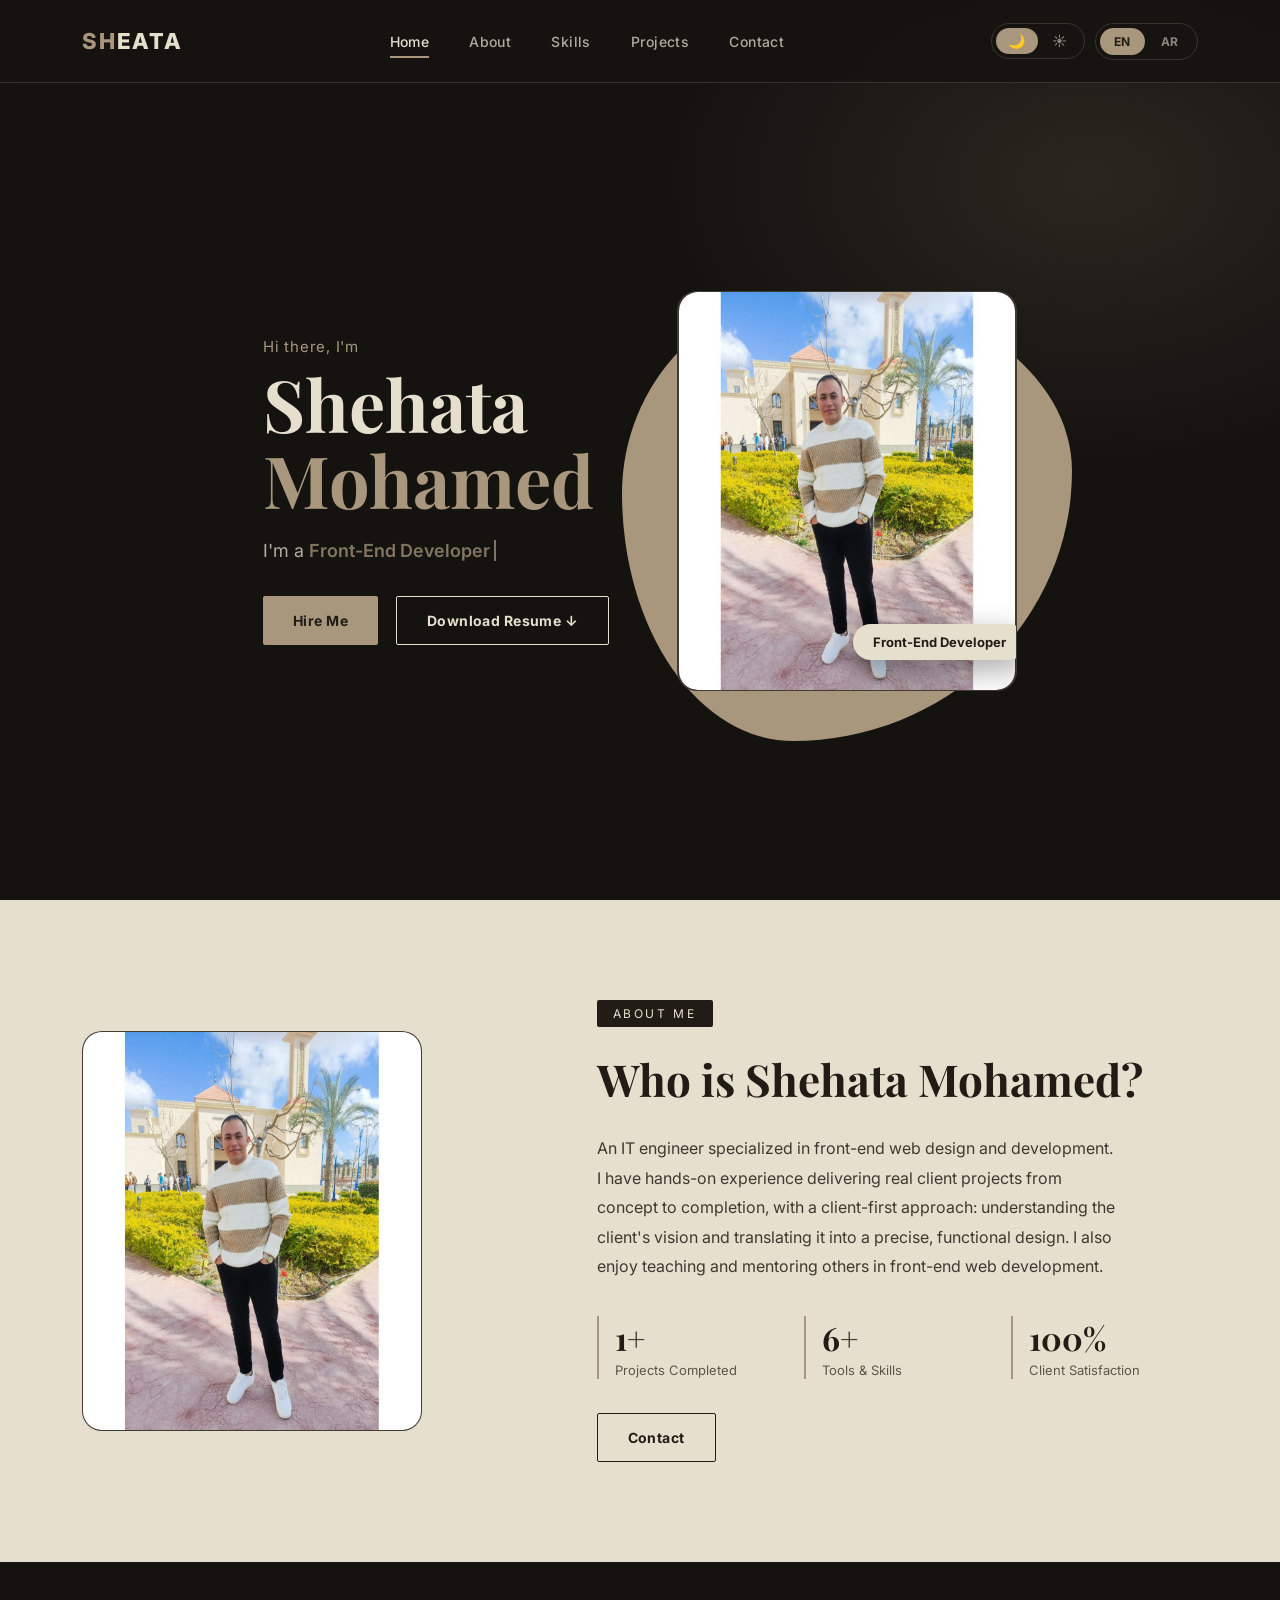
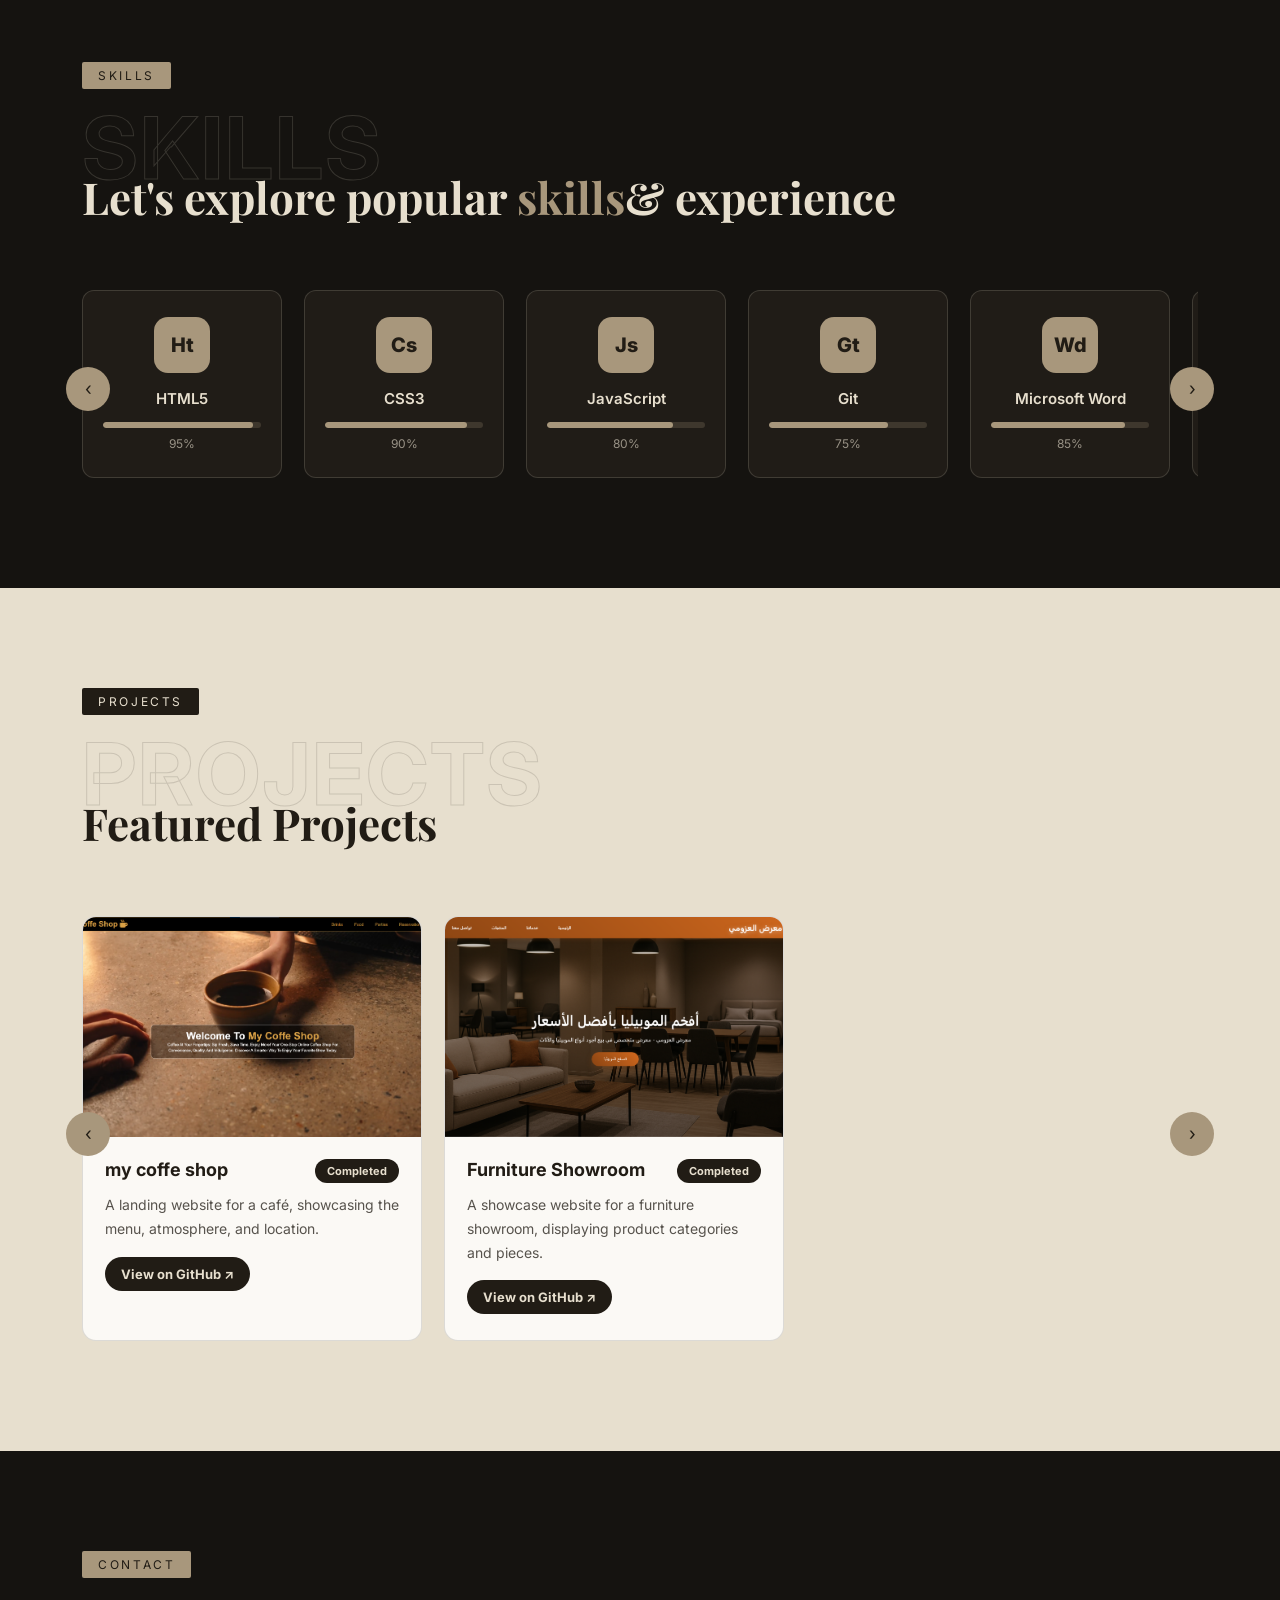
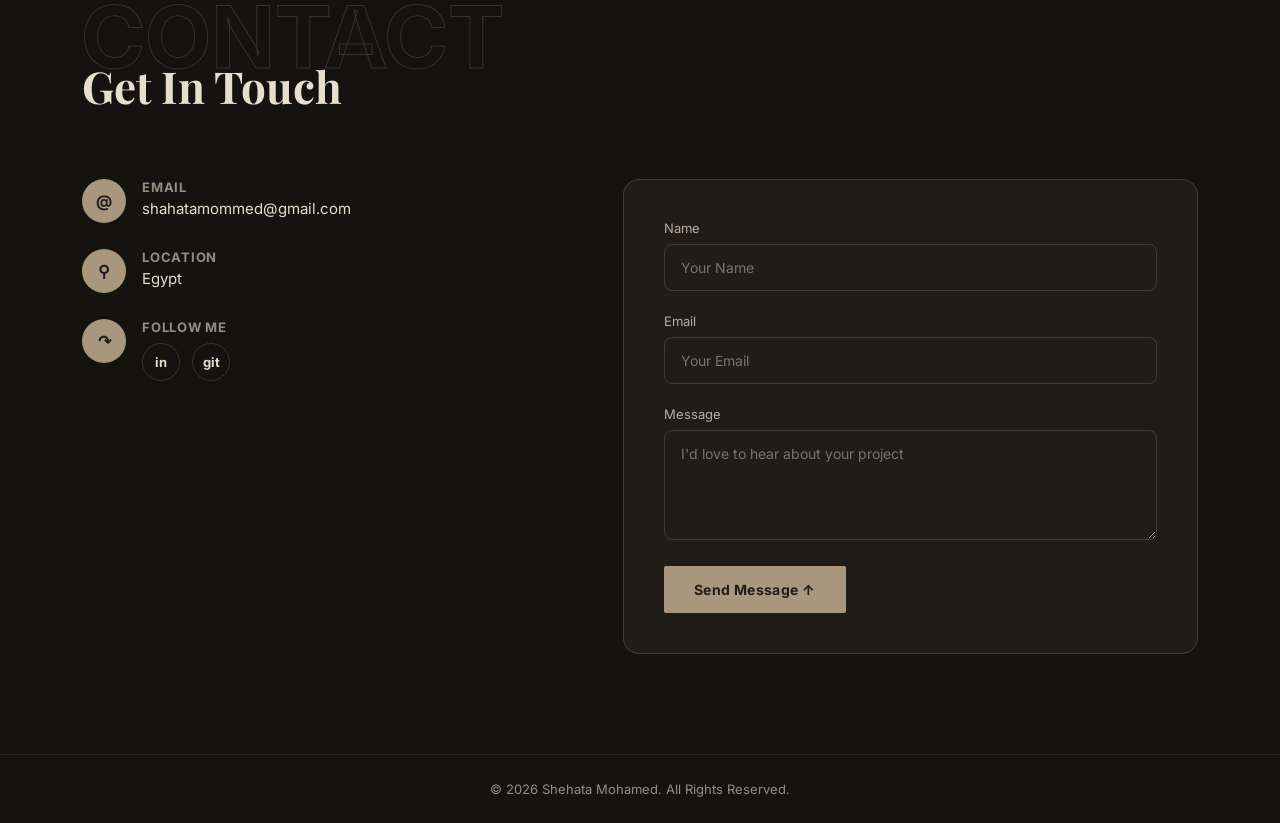
==== index.html @ d496bf77 "Rename profile.html to index.html" ====
<!DOCTYPE html>
<html lang="en" dir="ltr" data-theme="dark">
<head>
<meta charset="UTF-8">
<meta name="viewport" content="width=device-width, initial-scale=1.0">
<link rel="icon" type="image/png" href="img/logo.png">

<title>Shehata Mohamed | Front-End Developer</title>
<link rel="preconnect" href="https://fonts.googleapis.com">
<link rel="preconnect" href="https://fonts.gstatic.com" crossorigin="anonymous">
<link href="https://fonts.googleapis.com/css2?family=Amiri:wght@400;700&family=Tajawal:wght@300;400;500;700;800&family=Playfair+Display:ital,wght@0,400;0,600;0,700;0,900;1,500&family=Inter:wght@300;400;500;600;700;800&display=swap" rel="stylesheet">

<link rel="stylesheet" href="style.css">


</head>
<body class="lang-en">

<header>
  <div class="wrap navbar">
    <div class="logo"><span>SH</span>EATA</div>
    <nav class="nav-links" id="navLinks">
      <a href="#home" class="active i18n" data-en="Home" data-ar="الرئيسية">Home</a>
      <a href="#about" class="i18n" data-en="About" data-ar="من أنا">About</a>
      <a href="#skills" class="i18n" data-en="Skills" data-ar="المهارات">Skills</a>
      <a href="#projects" class="i18n" data-en="Projects" data-ar="المشاريع">Projects</a>
      <a href="#contact" class="i18n" data-en="Contact" data-ar="تواصل">Contact</a>
    </nav>
    <div class="nav-right">
      <div class="theme-toggle">
        <button id="btnDark" class="active" aria-label="Dark mode" title="Dark mode">🌙</button>
        <button id="btnLight" aria-label="Light mode" title="Light mode">☀</button>
      </div>
      <div class="lang-toggle">
        <button id="btnEn" class="active">EN</button>
        <button id="btnAr">AR</button>
      </div>
      <button class="burger" id="burger" aria-label="menu"><span></span><span></span><span></span></button>
    </div>
  </div>
</header>

<!-- HERO -->
<section class="hero" id="home">
  <div class="wrap hero-grid">
    <div>
      <div class="hero-eyebrow i18n" data-en="Hi there, I'm" data-ar="أهلاً، أنا">Hi there, I'm</div>
      <h1><span class="i18n" data-en="Shehata" data-ar="شحاته">Shehata</span> <span class="accent i18n" data-en="Mohamed" data-ar="محمد">Mohamed</span></h1>
      <div class="role-line">
        <span class="i18n" data-en="I'm a " data-ar="أنا ">I'm a </span><span class="type i18n" data-en="Front-End Developer" data-ar="مطوّر واجهات أمامية">Front-End Developer</span>
      </div>
      <div class="hero-actions">
        <a href="#contact" class="btn btn-solid i18n" data-en="Hire Me" data-ar="وظّفني">Hire Me</a>
        <a href="#" class="btn btn-line i18n" data-en="Download Resume ↓" data-ar="تحميل السيرة الذاتية ↓">Download Resume ↓</a>
      </div>
    </div>
    <div class="hero-visual">
      <div class="blob"></div>
      <div class="avatar">
        <!-- <span class="initials">SH</span> -->
                 <img src="img/photo.jpg" alt="Portrait of Shehata Mohamed" class="photo-img">

        <div class="role-tag i18n" data-en="Front-End Developer" data-ar="مطوّر واجهات أمامية">Front-End Developer</div>
      </div>
    </div>
  </div>
</section>

<!-- ABOUT -->
<section class="about light" id="about">
  <div class="wrap about-grid">
    <!-- <div class="about-photo reveal"><span class="initials">SM</span></div> -->
                      <img src="img/photo.jpg" alt="Portrait of Shehata Mohamed" class="photo-img">

    <div class="about-text">
      <span class="eyebrow i18n" data-en="About Me" data-ar="من أنا">About Me</span>
      <div class="section-head" style="padding-top:0;margin-bottom:26px;">
        <h2 class="i18n" data-en="Who is Shehata Mohamed?" data-ar="من هو شحاته محمد؟">Who is Shehata Mohamed?</h2>
      </div>
      <p class="i18n" data-en="An IT engineer specialized in front-end web design and development. I have hands-on experience delivering real client projects from concept to completion, with a client-first approach: understanding the client's vision and translating it into a precise, functional design. I also enjoy teaching and mentoring others in front-end web development." data-ar="مهندس تقنية معلومات متخصص في تصميم وتطوير واجهات المواقع. أمتلك خبرة عملية في إنجاز مشاريع فعلية لعملاء حقيقيين، وأتبنّى أسلوب عمل يضع راحة العميل أولاً: فهم رؤيته وترجمتها إلى تصميم دقيق يعكس ما يتخيّله بالضبط. كما أستمتع بتعليم وتوجيه آخرين في مجال تطوير واجهات المواقع.">An IT engineer specialized in front-end web design and development. I have hands-on experience delivering real client projects from concept to completion, with a client-first approach: understanding the client's vision and translating it into a precise, functional design. I also enjoy teaching and mentoring others in front-end web development.</p>
      <div class="stats">
        <div class="stat"><b>1+</b><span class="i18n" data-en="Projects Completed" data-ar="مشاريع منجزة">Projects Completed</span></div>
        <div class="stat"><b>6+</b><span class="i18n" data-en="Tools &amp; Skills" data-ar="أدوات ومهارات">Tools &amp; Skills</span></div>
        <div class="stat"><b>100%</b><span class="i18n" data-en="Client Satisfaction" data-ar="رضا العملاء">Client Satisfaction</span></div>
      </div>
      <a href="#contact" class="btn btn-line i18n" data-en="Contact" data-ar="تواصل">Contact</a>
    </div>
  </div>
</section>

<!-- SKILLS -->
<section class="skills" id="skills">
  <div class="wrap">
    <span class="eyebrow i18n" data-en="Skills" data-ar="المهارات">Skills</span>
    <div class="section-head">
      <span class="ghost-heading i18n" data-en="SKILLS" data-ar="مهارات">SKILLS</span>
      <h2><span class="i18n" data-en="Let's explore popular " data-ar="لنستكشف أبرز ">Let's explore popular </span><em class="i18n" data-en="skills" data-ar="المهارات">skills</em><span class="i18n" data-en=" &amp; experience" data-ar=" والخبرات">&amp; experience</span></h2>
    </div>
    <div class="carousel-wrap">
      <button class="car-btn car-prev" data-target="skillsCar">‹</button>
      <div class="carousel" id="skillsCar">
        <div class="skill-card"><div class="skill-icon">Ht</div><h4 class="i18n" data-en="HTML5" data-ar="HTML5">HTML5</h4><div class="bar-track"><div class="bar-fill" data-pct="95"></div></div><span class="skill-pct">95%</span></div>
        <div class="skill-card"><div class="skill-icon">Cs</div><h4 class="i18n" data-en="CSS3" data-ar="CSS3">CSS3</h4><div class="bar-track"><div class="bar-fill" data-pct="90"></div></div><span class="skill-pct">90%</span></div>
        <div class="skill-card"><div class="skill-icon">Js</div><h4 class="i18n" data-en="JavaScript" data-ar="JavaScript">JavaScript</h4><div class="bar-track"><div class="bar-fill" data-pct="80"></div></div><span class="skill-pct">80%</span></div>
        <div class="skill-card"><div class="skill-icon">Gt</div><h4 class="i18n" data-en="Git" data-ar="جيت">Git</h4><div class="bar-track"><div class="bar-fill" data-pct="75"></div></div><span class="skill-pct">75%</span></div>
        <div class="skill-card"><div class="skill-icon">Wd</div><h4 class="i18n" data-en="Microsoft Word" data-ar="Word">Microsoft Word</h4><div class="bar-track"><div class="bar-fill" data-pct="85"></div></div><span class="skill-pct">85%</span></div>
        <div class="skill-card"><div class="skill-icon">Pp</div><h4 class="i18n" data-en="PowerPoint" data-ar="PowerPoint">PowerPoint</h4><div class="bar-track"><div class="bar-fill" data-pct="85"></div></div><span class="skill-pct">85%</span></div>
      </div>
      <button class="car-btn car-next" data-target="skillsCar">›</button>
    </div>
  </div>
</section>
 
<!-- PROJECTS -->
<section class="projects light" id="projects">
  <div class="wrap">
    <span class="eyebrow i18n" data-en="Projects" data-ar="المشاريع">Projects</span>
    <div class="section-head">
      <span class="ghost-heading i18n" data-en="PROJECTS" data-ar="مشاريع">PROJECTS</span>
      <h2 class="i18n" data-en="Featured Projects" data-ar="أبرز المشاريع">Featured Projects</h2>
    </div>
    <div class="carousel-wrap">
      <button class="car-btn car-prev" data-target="projCar">‹</button>
      <div class="carousel" id="projCar">
        <div class="proj-card">
          <div class="proj-thumb">
            <img src="img/WEB1.png" alt="Café Website Screenshot">
          </div>
          <div class="proj-body">
            <div class="proj-top"><h4 class="i18n" data-en="My Coffe Shop" data-ar="موقع كافيه">my coffe shop</h4><span class="badge i18n" data-en="Completed" data-ar="مكتمل">Completed</span></div>
            <p class="i18n" data-en="A landing website for a café, showcasing the menu, atmosphere, and location, designed to give visitors a clear, appealing first impression before they visit." data-ar="موقع تعريفي لكافيه يعرض قائمة المشروبات والأجواء والموقع، بتصميم يمنح الزائر انطباعاً أولياً واضحاً وجذاباً قبل زيارته فعلياً.">A landing website for a café, showcasing the menu, atmosphere, and location.</p>
            <a href="https://1shehata1.github.io/mycoffe/" target="_blank" rel="noopener" class="btn-github i18n" data-en="View on GitHub ↗" data-ar="عرض على GitHub ↗">View on GitHub ↗</a>
          </div>
        </div>
        <!-- <div class="proj-card">
          <div class="proj-thumb">
            <img src="images/project-hospital.jpg" alt="Hospital Website Screenshot">
          </div>
          <div class="proj-body">
            <div class="proj-top"><h4 class="i18n" data-en="Hospital Website" data-ar="موقع مستشفى">Hospital Website</h4><span class="badge i18n" data-en="Completed" data-ar="مكتمل">Completed</span></div>
            <p class="i18n" data-en="A clear, accessible website for a hospital, presenting departments, doctors, and contact information in a structure that makes it easy for patients to find what they need." data-ar="موقع واضح وسهل الوصول لمستشفى، يعرض الأقسام والأطباء وبيانات التواصل بهيكلة تسهّل على المريض إيجاد ما يحتاجه.">A clear, accessible website for a hospital, presenting departments, doctors, and contact information.</p>
            <a href="https://github.com/1shehata1" target="_blank" rel="noopener" class="btn-github i18n" data-en="View on GitHub ↗" data-ar="عرض على GitHub ↗">View on GitHub ↗</a>
          </div>
        </div> -->
        <div class="proj-card">
          <div class="proj-thumb">
            <img src="img/WEB2.png" alt="Furniture Showroom Website Screenshot">
          </div>
          <div class="proj-body">
            <div class="proj-top"><h4 class="i18n" data-en="Furniture Showroom" data-ar="معرض موبيليا">Furniture Showroom</h4><span class="badge i18n" data-en="Completed" data-ar="مكتمل">Completed</span></div>
            <p class="i18n" data-en="A showcase website for a furniture showroom, displaying product categories and pieces with clean visuals that let the products speak for themselves." data-ar="موقع عرض لمعرض أثاث (موبيليا)، يعرض فئات المنتجات والقطع بصرياً بشكل نظيف يترك للمنتج نفسه فرصة التحدث عن جودته.">A showcase website for a furniture showroom, displaying product categories and pieces.</p>
            <a href="https://1shehata1.github.io/azoumi/" target="_blank" rel="noopener" class="btn-github i18n" data-en="View on GitHub ↗" data-ar="عرض على GitHub ↗">View on GitHub ↗</a>
          </div>
        </div>
      </div>
      <button class="car-btn car-next" data-target="projCar">›</button>
    </div>
  </div>
</section>
 

<!-- CONTACT -->
<section class="contact" id="contact">
  <div class="wrap">
    <span class="eyebrow i18n" data-en="Contact" data-ar="تواصل">Contact</span>
    <div class="section-head">
      <span class="ghost-heading i18n" data-en="CONTACT" data-ar="تواصل">CONTACT</span>
      <h2 class="i18n" data-en="Get In Touch" data-ar="لنتواصل">Get In Touch</h2>
    </div>
    <div class="contact-grid">
      <div>
        <div class="info-item">
          <div class="info-icon">@</div>
          <div><h5 class="i18n" data-en="Email" data-ar="البريد الإلكتروني">Email</h5><p>shahatamommed@gmail.com</p></div>
        </div>
        <div class="info-item">
          <div class="info-icon">⚲</div>
          <div><h5 class="i18n" data-en="Location" data-ar="الموقع">Location</h5><p class="i18n" data-en="Egypt" data-ar="مصر">Egypt</p></div>
        </div>
        <div class="info-item">
          <div class="info-icon">↷</div>
          <div>
            <h5 class="i18n" data-en="Follow Me" data-ar="تابعني">Follow Me</h5>
            <div class="socials">
              <a href="https://www.linkedin.com/in/shehata-mohammed-500937419" target="_blank" rel="noopener" aria-label="LinkedIn">in</a>
              <a href="https://github.com/1shehata1" target="_blank" rel="noopener" aria-label="GitHub">git</a>
            </div>
          </div>
        </div>
      </div>
      <div class="form-card">
      <form id="contactForm">
          <div class="field">
            <label class="i18n" data-en="Name" data-ar="الاسم">Name</label>
            <input type="text" class="i18n-ph" data-en="Your Name" data-ar="اسمك" placeholder="Your Name" required>
          </div>
          <div class="field">
            <label class="i18n" data-en="Email" data-ar="البريد الإلكتروني">Email</label>
            <input type="email" class="i18n-ph" data-en="Your Email" data-ar="بريدك الإلكتروني" placeholder="Your Email" required>
          </div>
          <div class="field">
            <label class="i18n" data-en="Message" data-ar="الرسالة">Message</label>
            <textarea class="i18n-ph" data-en="I'd love to hear about your project" data-ar="أخبرني عن مشروعك" placeholder="I'd love to hear about your project" required></textarea>
          </div>
          <button class="btn btn-solid i18n" data-en="Send Message ↑" data-ar="إرسال الرسالة ↑" type="submit">Send Message ↑</button>
          <p class="form-note i18n" id="formMsg" style="display:none;color:#A8977C;" data-en="Thanks " data-ar="شكرًا! هذا نموذج عرض فقط ولم يتم إرسال أي رسالة فعليًا.">Thanks</p>
        </form>
      </div>
    </div>
  </div>
</section>

<footer>
  <span class="i18n" data-en="© 2026 Shehata Mohamed. All Rights Reserved." data-ar="© 2026 شحاته محمد. جميع الحقوق محفوظة.">© 2026 Shehata Mohamed. All Rights Reserved.</span>
</footer>

<script src="script.js"></script>
</body>
</html>
---- style.css ----
:root {
  --black: #151310;
  --black-soft: #201c17;
  --text-on-surface: #e7dfce;
  --white: #fbf9f5;
  --beige-light: #e7dfce;
  --beige-dark: #a8977c;
  --ink: #211c15;
  --line: rgba(231, 223, 206, 0.16);
  --line-dark: rgba(33, 28, 21, 0.14);
  --ease: cubic-bezier(0.16, 0.8, 0.28, 1);
}

:root[data-theme="light"] {
  --black: #fbf9f5;
  --black-soft: #f1ece1;
  --text-on-surface: #211c15;
  --line: rgba(33, 28, 21, 0.14);
}

* {
  margin: 0;
  padding: 0;
  box-sizing: border-box;
}

html {
  scroll-behavior: smooth;
}

body {
  background: var(--black);
  color: var(--text-on-surface);
  overflow-x: hidden;
  transition:
    background 0.35s var(--ease),
    color 0.35s var(--ease);
}

body.lang-en {
  font-family: "Inter", sans-serif;
}
body.lang-ar {
  font-family: "Tajawal", sans-serif;
}

body.lang-en h1,
body.lang-en h2,
body.lang-en h3,
body.lang-en .display {
  font-family: "Playfair Display", serif;
}
body.lang-ar h1,
body.lang-ar h2,
body.lang-ar h3,
body.lang-ar .display {
  font-family: "Amiri", serif;
}

a {
  color: inherit;
  text-decoration: none;
}
ul {
  list-style: none;
}
img {
  max-width: 100%;
  display: block;
}
button {
  font: inherit;
  cursor: pointer;
  border: none;
  background: none;
  color: inherit;
}
input,
textarea {
  font-family: inherit;
}

.wrap {
  max-width: 1180px;
  margin: 0 auto;
  padding: 0 32px;
}

/* ---------- Eyebrow / heading system ---------- */
.eyebrow {
  display: inline-block;
  font-size: 12px;
  letter-spacing: 0.22em;
  text-transform: uppercase;
  color: var(--ink);
  background: var(--beige-dark);
  padding: 6px 16px;
  border-radius: 2px;
  margin-bottom: 22px;
}
body.lang-ar .eyebrow {
  letter-spacing: 0;
}
.light .eyebrow {
  background: var(--ink);
  color: var(--beige-light);
}

.ghost-heading {
  font-size: clamp(38px, 7vw, 86px);
  line-height: 1;
  font-weight: 700;
  color: transparent;
  -webkit-text-stroke: 1px var(--line);
  text-transform: uppercase;
  letter-spacing: 2px;
  position: absolute;
  top: -6px;
  inset-inline-start: 0;
  white-space: nowrap;
  pointer-events: none;
  user-select: none;
}
.light .ghost-heading {
  -webkit-text-stroke: 1px var(--line-dark);
}
body.lang-ar .ghost-heading {
  letter-spacing: 0;
}

.section-head {
  position: relative;
  margin-bottom: 64px;
  padding-top: 56px;
}
.section-head h2 {
  font-size: clamp(26px, 3.6vw, 44px);
  font-weight: 700;
  position: relative;
  z-index: 1;
}
.section-head h2 em {
  font-style: normal;
  color: var(--beige-dark);
}
.light .section-head h2 {
  color: var(--ink);
}

/* ---------- Nav ---------- */
header {
  position: fixed;
  top: 0;
  left: 0;
  right: 0;
  z-index: 100;
  background: var(--black);
  background: color-mix(in srgb, var(--black) 86%, transparent);
  backdrop-filter: blur(10px);
  border-bottom: 1px solid var(--line);
  transition: var(--theme-transition);
}
.navbar {
  display: flex;
  align-items: center;
  justify-content: space-between;
  height: 82px;
}
.logo {
  font-size: 22px;
  font-weight: 800;
  letter-spacing: 0.08em;
  color: var(--text-on-surface);
}
.logo span {
  color: var(--beige-dark);
}
.nav-links {
  display: flex;
  gap: 40px;
  align-items: center;
}
.nav-links a {
  font-size: 14px;
  font-weight: 500;
  letter-spacing: 0.03em;
  color: var(--text-on-surface);
  opacity: 0.75;
  position: relative;
  padding: 4px 0;
  transition: opacity 0.25s;
}
.nav-links a:hover,
.nav-links a.active {
  opacity: 1;
}
.nav-links a.active::after {
  content: "";
  position: absolute;
  bottom: -4px;
  left: 0;
  right: 0;
  height: 2px;
  background: var(--beige-dark);
}
.nav-right {
  display: flex;
  align-items: center;
  gap: 10px;
}
.lang-toggle,
.theme-toggle {
  display: flex;
  align-items: center;
  border: 1px solid var(--line);
  border-radius: 999px;
  padding: 4px;
  gap: 2px;
}
.lang-toggle button,
.theme-toggle button {
  padding: 6px 14px;
  font-size: 12px;
  font-weight: 700;
  letter-spacing: 0.05em;
  border-radius: 999px;
  color: var(--text-on-surface);
  opacity: 0.55;
  transition: 0.25s;
}
.theme-toggle button {
  padding: 6px 12px;
  font-size: 14px;
  line-height: 1;
}
.lang-toggle button.active,
.theme-toggle button.active {
  background: var(--beige-dark);
  color: var(--ink);
  opacity: 1;
}
.burger {
  display: none;
  flex-direction: column;
  gap: 5px;
}
.burger span {
  width: 24px;
  height: 2px;
  background: var(--text-on-surface);
}

@media (max-width: 900px) {
  .nav-links {
    position: fixed;
    top: 82px;
    inset-inline: 0;
    background: var(--black);
    flex-direction: column;
    align-items: flex-start;
    gap: 0;
    padding: 12px 32px 24px;
    border-bottom: 1px solid var(--line);
    transform: translateY(-8px);
    opacity: 0;
    pointer-events: none;
    transition: 0.3s;
  }
  .nav-links.open {
    transform: translateY(0);
    opacity: 1;
    pointer-events: auto;
  }
  .nav-links a {
    padding: 12px 0;
    width: 100%;
    border-bottom: 1px solid var(--line);
  }
  .burger {
    display: flex;
  }
}

/* ---------- Buttons ---------- */
.btn {
  display: inline-flex;
  align-items: center;
  gap: 10px;
  padding: 15px 30px;
  font-size: 14px;
  font-weight: 700;
  letter-spacing: 0.03em;
  border-radius: 2px;
  transition: 0.3s var(--ease);
}
.btn-solid {
  background: var(--beige-dark);
  color: var(--ink);
}
.btn-solid:hover {
  background: var(--beige-light);
  transform: translateY(-2px);
}
.btn-line {
  border: 1px solid var(--text-on-surface);
  color: var(--text-on-surface);
}
.btn-line:hover {
  border-color: var(--beige-dark);
  color: var(--beige-dark);
}
.light .btn-line {
  border-color: var(--ink);
  color: var(--ink);
}

/* ---------- Hero ---------- */
.photo-img {
  position: relative;
  width: 340px;
  height: 400px;
  border-radius: 20px;
  background: var(--black-soft);
  border: 1px solid var(--line);
  display: flex;
  align-items: center;
  justify-content: center;
  overflow: hidden;
}
.hero {
  min-height: 100vh;
  display: flex;
  align-items: center;
  position: relative;
  padding-top: 82px;
  background:
    radial-gradient(
      600px 400px at 85% 20%,
      rgba(168, 151, 124, 0.14),
      transparent 70%
    ),
    var(--black);
}
.hero-grid {
  display: grid;
  grid-template-columns: 1.1fr 0.9fr;
  gap: 40px;
  align-items: center;
}
.hero-eyebrow {
  font-size: 15px;
  color: var(--beige-dark);
  letter-spacing: 0.05em;
  margin-bottom: 10px;
}
.hero h1 {
  font-size: clamp(40px, 6vw, 72px);
  line-height: 1.05;
  font-weight: 700;
  margin-bottom: 22px;
}
.hero h1 .accent {
  color: var(--beige-dark);
  display: block;
}
.role-line {
  font-size: 18px;
  opacity: 0.75;
  margin-bottom: 30px;
  min-height: 26px;
}
.role-line .type {
  color: var(--beige-dark);
  font-weight: 600;
  border-inline-end: 2px solid var(--beige-dark);
  padding-inline-end: 4px;
}
.hero-actions {
  display: flex;
  gap: 18px;
  flex-wrap: wrap;
}

.hero-visual {
  position: relative;
  display: flex;
  justify-content: center;
}
.blob {
  width: 450px;
  height: 450px;
  border-radius: 44% 56% 62% 38% / 45% 40% 60% 55%;
  background: var(--beige-dark);
  position: absolute;
  animation: morph 2s var(--ease) infinite alternate;
}
@keyframes morph {
  0% {
    border-radius: 44% 56% 62% 38% / 45% 40% 60% 55%;
  }
  100% {
    border-radius: 60% 40% 40% 60% / 55% 60% 40% 45%;
  }
}
.avatar {
  position: relative;
  width: 340px;
  height: 400px;
  border-radius: 20px;
  background: var(--black-soft);
  border: 1px solid var(--line);
  display: flex;
  align-items: center;
  justify-content: center;
  overflow: hidden;
}
.avatar .initials {
  font-family: "Playfair Display", serif;
  font-size: 110px;
  color: var(--text-on-surface);
  opacity: 0.9;
}
.role-tag {
  position: absolute;
  bottom: 30px;
  inset-inline-end: -10px;
  background: var(--beige-light);
  color: var(--ink);
  padding: 10px 20px;
  border-radius: 999px;
  font-size: 13px;
  font-weight: 700;
  box-shadow: 0 10px 30px rgba(0, 0, 0, 0.35);
}

/* ---------- About ---------- */
.about {
  background: var(--beige-light);
  color: var(--ink);
  padding: 100px 0;
}
.about-grid {
  display: grid;
  grid-template-columns: 0.85fr 1.15fr;
  gap: 70px;
  align-items: center;
}
.about-photo {
  aspect-ratio: 4/5;
  border-radius: 16px;
  background: var(--ink);
  position: relative;
  display: flex;
  align-items: center;
  justify-content: center;
  border: 1px solid var(--line-dark);
}
.about-photo .initials {
  font-family: "Playfair Display", serif;
  font-size: 90px;
  color: var(--beige-light);
}
.about-text p {
  font-size: 16px;
  line-height: 1.85;
  opacity: 0.85;
  margin-bottom: 34px;
  max-width: 52ch;
}
.stats {
  display: grid;
  grid-template-columns: repeat(3, 1fr);
  gap: 20px;
  margin-bottom: 34px;
}
.stat {
  border-inline-start: 2px solid var(--beige-dark);
  padding-inline-start: 16px;
}
.stat b {
  display: block;
  font-size: 32px;
  font-family: "Playfair Display", serif;
}
body.lang-ar .stat b {
  font-family: "Amiri", serif;
}
.stat span {
  font-size: 13px;
  opacity: 0.7;
}

/* ---------- Carousels (Skills / Projects) ---------- */
.carousel-wrap {
  position: relative;
}
.carousel {
  display: flex;
  gap: 22px;
  overflow-x: auto;
  scroll-snap-type: x mandatory;
  padding-bottom: 10px;
  scrollbar-width: none;
}
.carousel::-webkit-scrollbar {
  display: none;
}
.car-btn {
  position: absolute;
  top: 50%;
  transform: translateY(-50%);
  width: 44px;
  height: 44px;
  border-radius: 50%;
  background: var(--beige-dark);
  color: var(--ink);
  display: flex;
  align-items: center;
  justify-content: center;
  z-index: 5;
  transition: 0.25s;
  font-size: 18px;
}
.car-btn:hover {
  background: var(--ink);
  color: var(--beige-dark);
}
.car-prev {
  inset-inline-start: -16px;
}
.car-next {
  inset-inline-end: -16px;
}

.skills {
  background: var(--black);
  padding: 100px 0;
  transition: var(--theme-transition);
}
.skill-card {
  flex: 0 0 200px;
  scroll-snap-align: start;
  background: var(--black-soft);
  border: 1px solid var(--line);
  border-radius: 12px;
  padding: 26px 20px;
  text-align: center;
  transition: var(--theme-transition);
}
.skill-icon {
  width: 56px;
  height: 56px;
  border-radius: 14px;
  margin: 0 auto 16px;
  background: var(--beige-dark);
  color: var(--ink);
  display: flex;
  align-items: center;
  justify-content: center;
  font-weight: 800;
  font-size: 20px;
}
.skill-card h4 {
  font-size: 15px;
  margin-bottom: 14px;
  font-weight: 600;
}
.bar-track {
  height: 6px;
  border-radius: 4px;
  background: rgba(168, 151, 124, 0.22);
  overflow: hidden;
}
.bar-fill {
  height: 100%;
  background: var(--beige-dark);
  width: 0;
  border-radius: 4px;
  transition: width 1.2s var(--ease);
}
.skill-pct {
  font-size: 12px;
  opacity: 0.6;
  margin-top: 8px;
  display: block;
}


  .projects{background:var(--beige-light);color:var(--ink);padding:100px 0;}
  .proj-card{
    flex:0 0 340px;scroll-snap-align:start;
    background:var(--white);border:1px solid var(--line-dark);border-radius:14px;overflow:hidden;
  }
  .proj-thumb{height:220px;position:relative;overflow:hidden;background:var(--black-soft);}
  .proj-thumb img{width:100%;height:100%;object-fit:cover;display:block;transition:transform .4s var(--ease);}
  .proj-card:hover .proj-thumb img{transform:scale(1.05);}
  .proj-body{padding:22px 22px 26px;}
  .proj-top{display:flex;justify-content:space-between;align-items:flex-start;margin-bottom:10px;gap:10px;}
  .proj-top h4{font-size:18px;font-weight:700;}
  .badge{font-size:11px;font-weight:700;padding:5px 12px;border-radius:999px;background:var(--ink);color:var(--beige-light);white-space:nowrap;}
  .proj-body p{font-size:14px;line-height:1.7;opacity:.75;margin-bottom:16px;}
  .btn-github{
    display:inline-flex;align-items:center;gap:6px;
    font-size:13px;font-weight:700;
    padding:9px 16px;border-radius:999px;
    background:var(--ink);color:var(--beige-light);
    transition:.25s var(--ease);
  }
  .btn-github:hover{background:var(--beige-dark);color:var(--ink);transform:translateY(-2px);}
/* ---------- Contact ---------- */
.contact {
  background: var(--black);
  padding: 100px 0;
  transition: var(--theme-transition);
}
.contact-grid {
  display: grid;
  grid-template-columns: 0.9fr 1.1fr;
  gap: 70px;
}
.info-item {
  display: flex;
  gap: 16px;
  align-items: flex-start;
  margin-bottom: 26px;
}
.info-icon {
  width: 44px;
  height: 44px;
  border-radius: 50%;
  background: var(--beige-dark);
  color: var(--ink);
  display: flex;
  align-items: center;
  justify-content: center;
  flex-shrink: 0;
  font-size: 16px;
  font-weight: 700;
}
.info-item h5 {
  font-size: 13px;
  text-transform: uppercase;
  letter-spacing: 0.06em;
  opacity: 0.6;
  margin-bottom: 4px;
}
.info-item p {
  font-size: 15px;
}
.socials {
  display: flex;
  gap: 12px;
  margin-top: 8px;
}
.socials a {
  width: 38px;
  height: 38px;
  border-radius: 50%;
  border: 1px solid var(--line);
  display: flex;
  align-items: center;
  justify-content: center;
  font-size: 13px;
  font-weight: 700;
  transition: 0.25s;
}
.socials a:hover {
  background: var(--beige-dark);
  color: var(--ink);
  border-color: var(--beige-dark);
}

.form-card {
  background: var(--black-soft);
  border: 1px solid var(--line);
  border-radius: 16px;
  padding: 40px;
  transition: var(--theme-transition);
}
.field {
  margin-bottom: 22px;
}
.field label {
  display: block;
  font-size: 13px;
  margin-bottom: 8px;
  opacity: 0.75;
}
.field input,
.field textarea {
  width: 100%;
  background: transparent;
  border: 1px solid var(--line);
  color: var(--text-on-surface);
  padding: 14px 16px;
  border-radius: 8px;
  font-size: 14px;
  outline: none;
  transition: 0.25s;
}
.field input:focus,
.field textarea:focus {
  border-color: var(--beige-dark);
}
.field textarea {
  resize: vertical;
  min-height: 110px;
}
.form-note {
  font-size: 15px;
  opacity: 0.5;
  margin-top: 14px;
}

footer {
  background: var(--black);
  border-top: 1px solid var(--line);
  padding: 26px 0;
  text-align: center;
  font-size: 13px;
  opacity: 0.6;
  transition: var(--theme-transition);
}

.reveal {
  opacity: 0;
  transform: translateY(24px);
  transition:
    opacity 0.7s var(--ease),
    transform 0.7s var(--ease);
}
.reveal.in {
  opacity: 1;
  transform: translateY(0);
}

@media (max-width: 900px) {
  .hero-grid,
  .about-grid,
  .contact-grid {
    grid-template-columns: 1fr;
  }
  .hero-visual {
    order: -1;
    margin-bottom: 20px;
  }
  .blob,
  .avatar {
    width: 360px;
    height: 360px;
  }
  .stats {
    grid-template-columns: 1fr 1fr;
  }
}
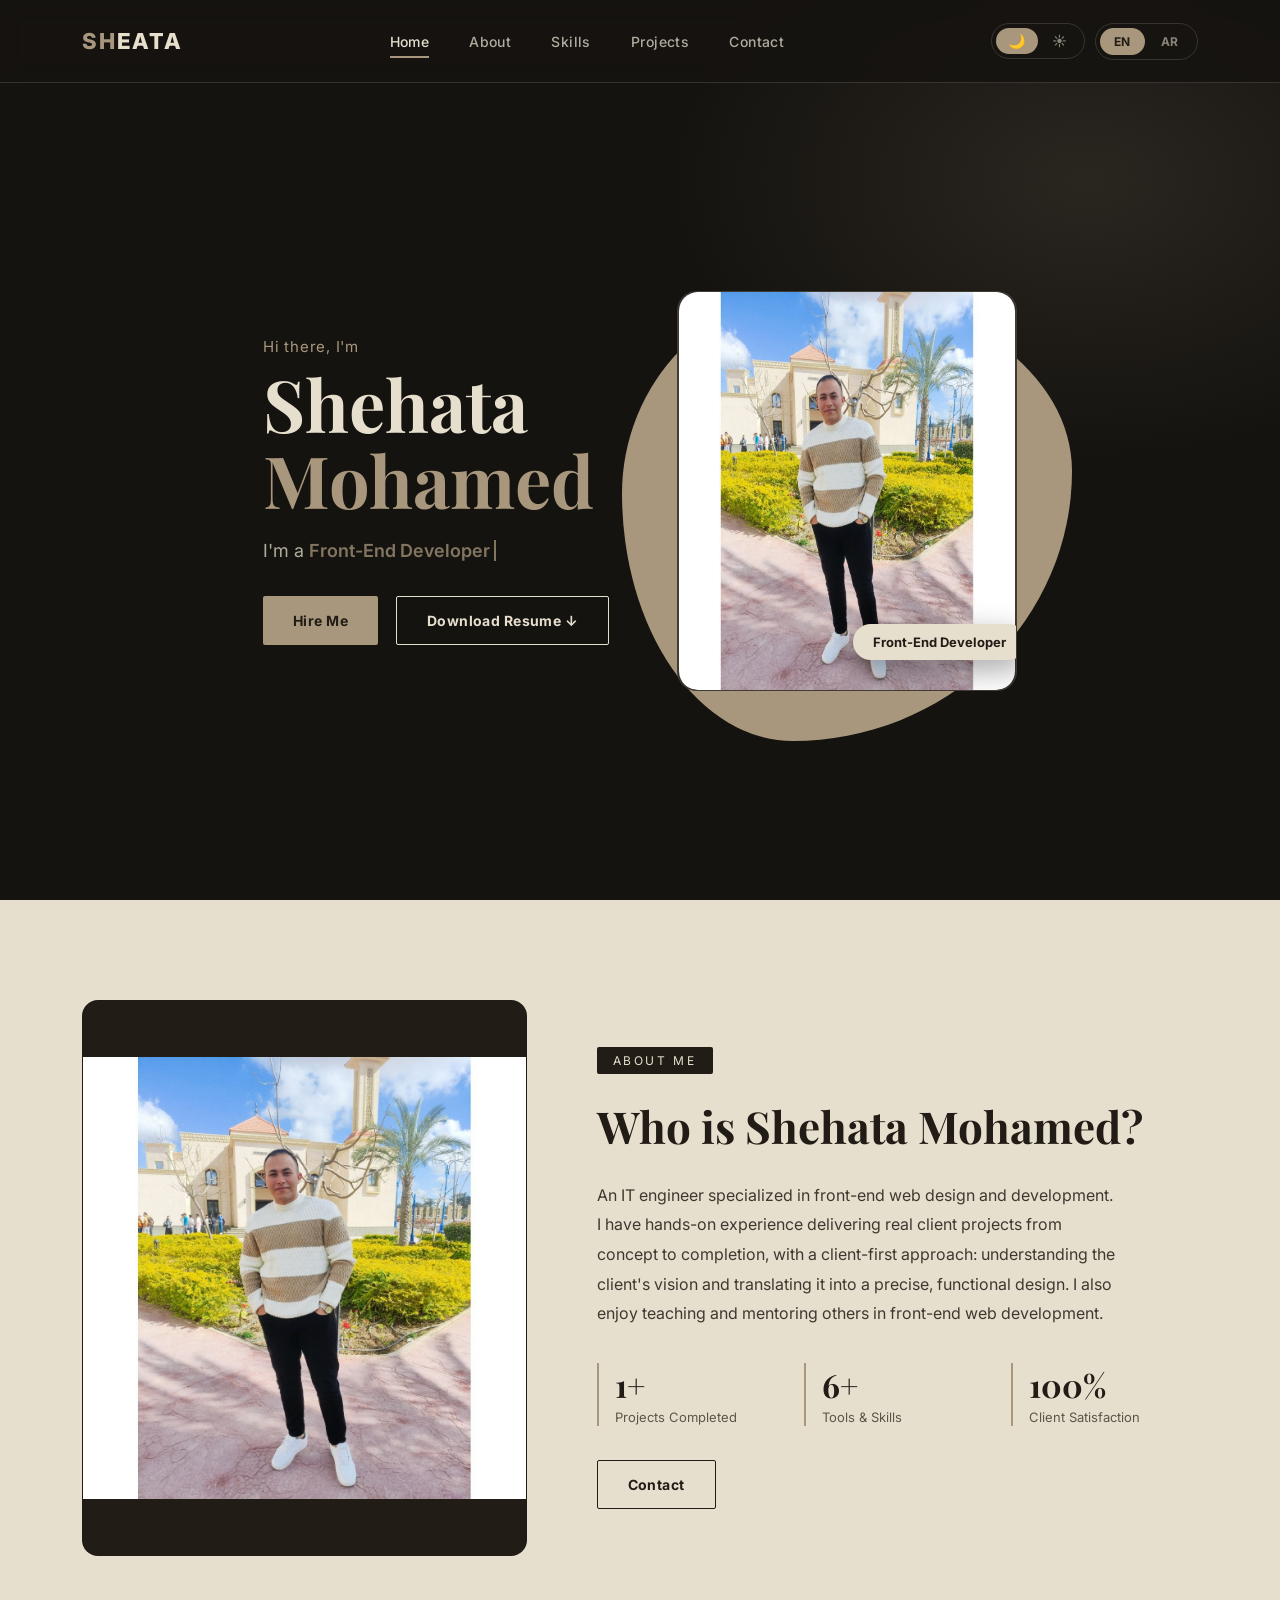
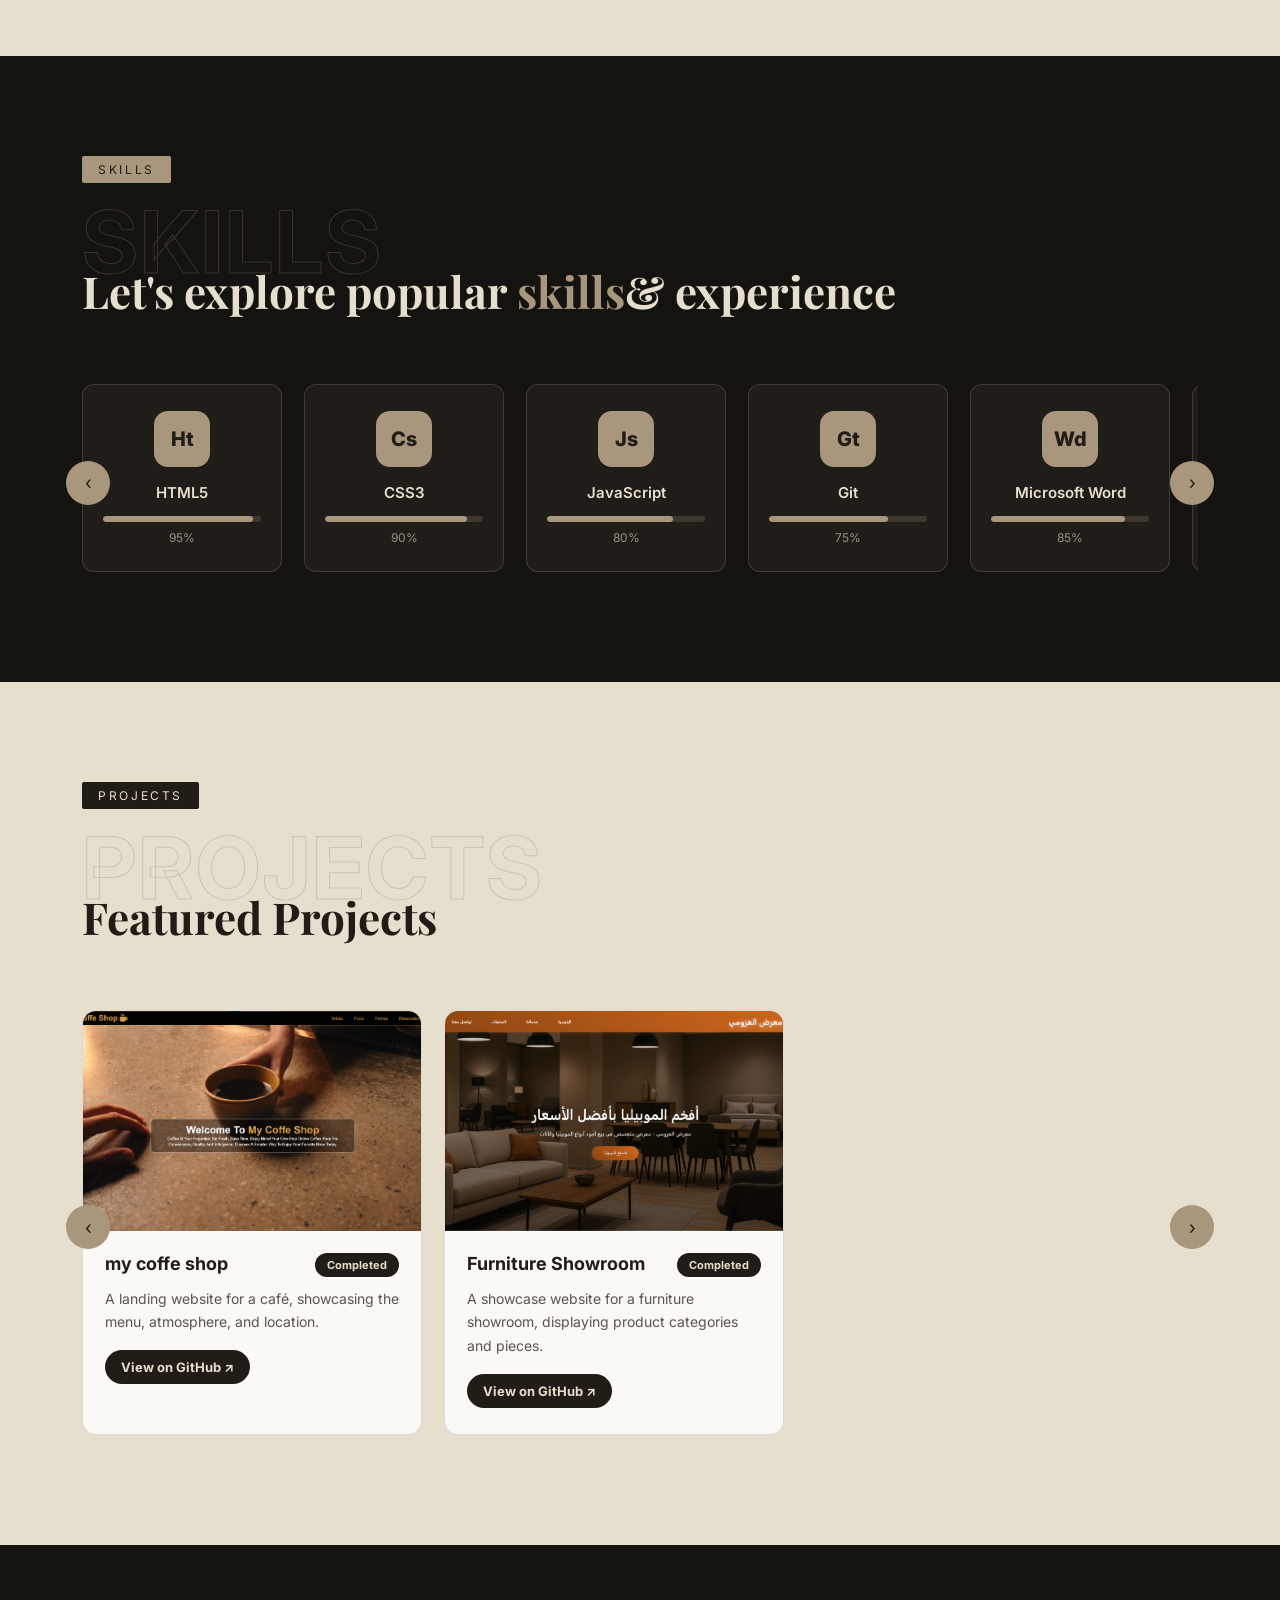
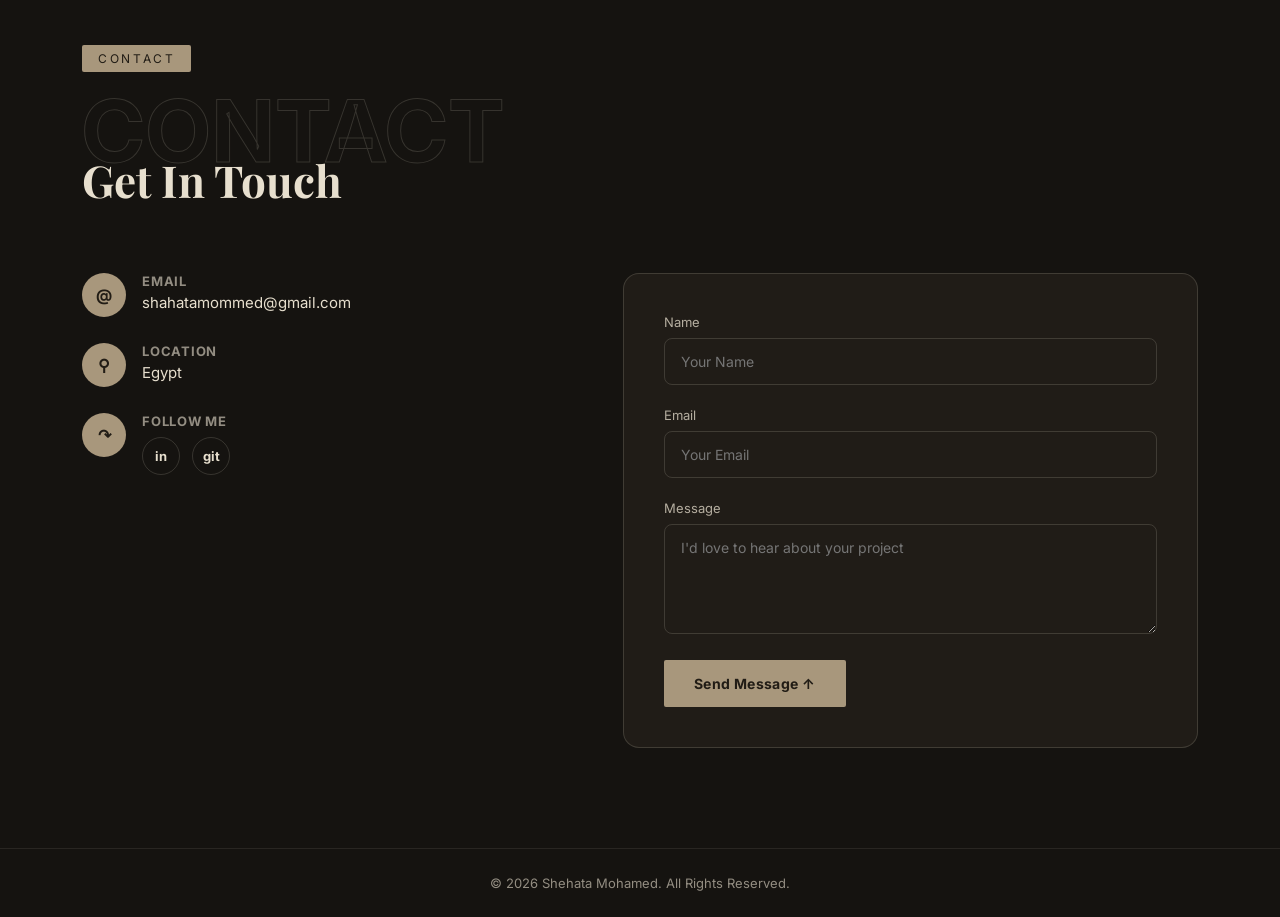
==== commit 3a229ded: "Change greeting from 'Hello' to 'Goodbye'" ====
--- a/index.html
+++ b/index.html
@@ -57,9 +57,7 @@
     <div class="hero-visual">
       <div class="blob"></div>
       <div class="avatar">
-        <!-- <span class="initials">SH</span> -->
-                 <img src="img/photo.jpg" alt="Portrait of Shehata Mohamed" class="photo-img">
-
+        <img src="img/photo.jpg" alt="Portrait of Shehata Mohamed" class="photo-img">
         <div class="role-tag i18n" data-en="Front-End Developer" data-ar="مطوّر واجهات أمامية">Front-End Developer</div>
       </div>
     </div>
@@ -69,9 +67,9 @@
 <!-- ABOUT -->
 <section class="about light" id="about">
   <div class="wrap about-grid">
-    <!-- <div class="about-photo reveal"><span class="initials">SM</span></div> -->
-                      <img src="img/photo.jpg" alt="Portrait of Shehata Mohamed" class="photo-img">
-
+    <div class="about-photo reveal">
+      <img src="img/photo.jpg" alt="Portrait of Shehata Mohamed" class="about-img">
+    </div>
     <div class="about-text">
       <span class="eyebrow i18n" data-en="About Me" data-ar="من أنا">About Me</span>
       <div class="section-head" style="padding-top:0;margin-bottom:26px;">
@@ -132,16 +130,7 @@
             <a href="https://1shehata1.github.io/mycoffe/" target="_blank" rel="noopener" class="btn-github i18n" data-en="View on GitHub ↗" data-ar="عرض على GitHub ↗">View on GitHub ↗</a>
           </div>
         </div>
-        <!-- <div class="proj-card">
-          <div class="proj-thumb">
-            <img src="images/project-hospital.jpg" alt="Hospital Website Screenshot">
-          </div>
-          <div class="proj-body">
-            <div class="proj-top"><h4 class="i18n" data-en="Hospital Website" data-ar="موقع مستشفى">Hospital Website</h4><span class="badge i18n" data-en="Completed" data-ar="مكتمل">Completed</span></div>
-            <p class="i18n" data-en="A clear, accessible website for a hospital, presenting departments, doctors, and contact information in a structure that makes it easy for patients to find what they need." data-ar="موقع واضح وسهل الوصول لمستشفى، يعرض الأقسام والأطباء وبيانات التواصل بهيكلة تسهّل على المريض إيجاد ما يحتاجه.">A clear, accessible website for a hospital, presenting departments, doctors, and contact information.</p>
-            <a href="https://github.com/1shehata1" target="_blank" rel="noopener" class="btn-github i18n" data-en="View on GitHub ↗" data-ar="عرض على GitHub ↗">View on GitHub ↗</a>
-          </div>
-        </div> -->
+      
         <div class="proj-card">
           <div class="proj-thumb">
             <img src="img/WEB2.png" alt="Furniture Showroom Website Screenshot">
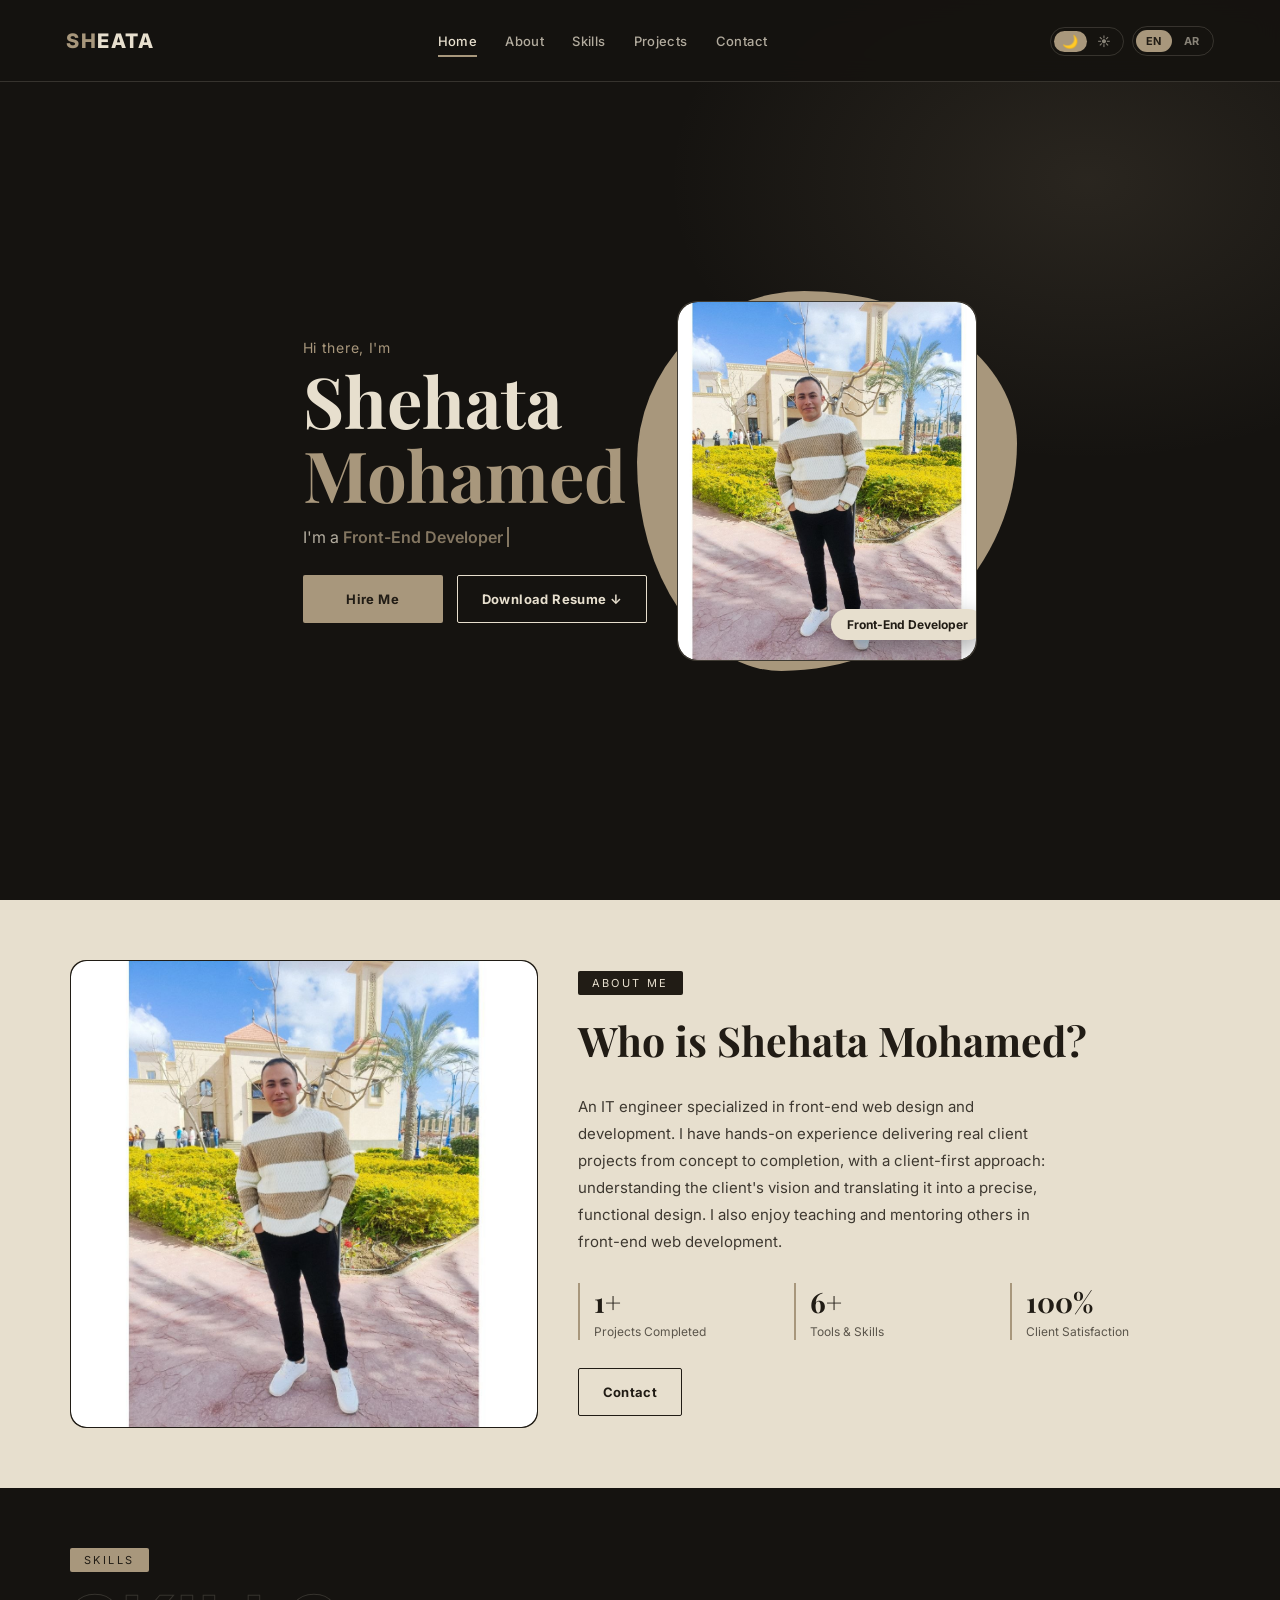
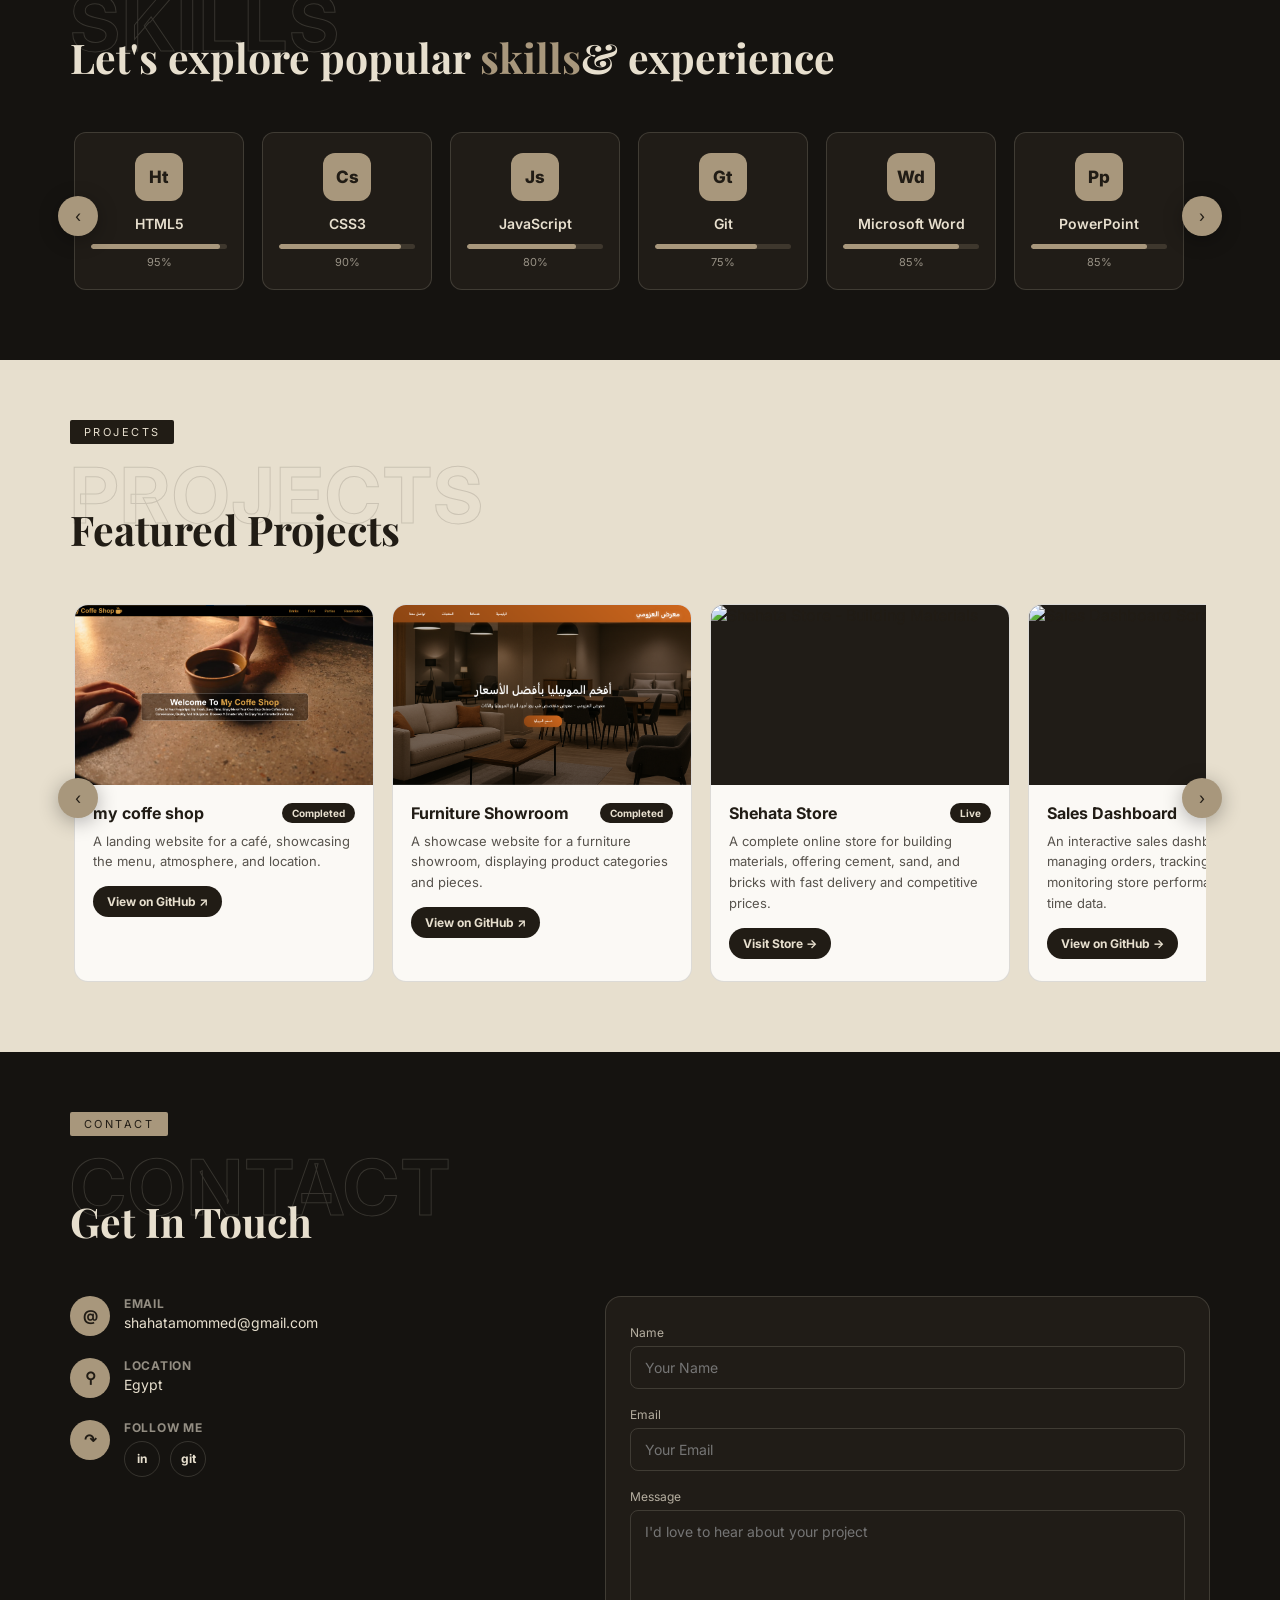
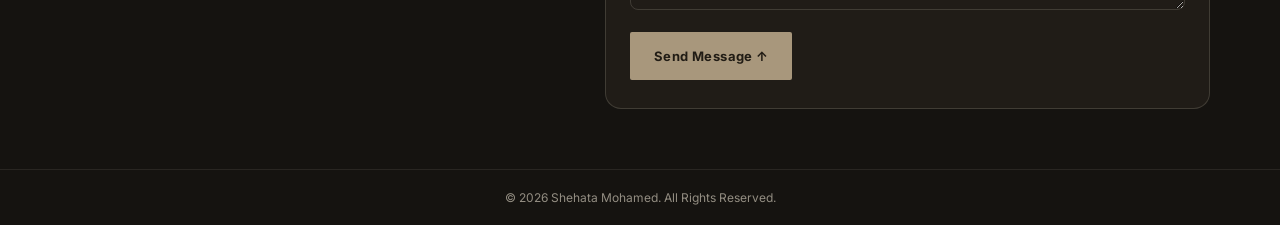
==== commit 0074576e: "Update index.html" ====
--- a/index.html
+++ b/index.html
@@ -120,6 +120,7 @@
     <div class="carousel-wrap">
       <button class="car-btn car-prev" data-target="projCar">‹</button>
       <div class="carousel" id="projCar">
+
         <div class="proj-card">
           <div class="proj-thumb">
             <img src="img/WEB1.png" alt="Café Website Screenshot">
@@ -141,6 +142,57 @@
             <a href="https://1shehata1.github.io/azoumi/" target="_blank" rel="noopener" class="btn-github i18n" data-en="View on GitHub ↗" data-ar="عرض على GitHub ↗">View on GitHub ↗</a>
           </div>
         </div>
+
+    <div class="proj-card">
+  <div class="proj-thumb">
+    <img src="img/Screenshot 2026-08-31 204503.png" alt="Shehata Store - Building Materials">
+  </div>
+  <div class="proj-body">
+    <div class="proj-top">
+      <h4 class="i18n" data-en="Shehata Store" data-ar="مخزن الحاج شحته">Shehata Store</h4>
+      <span class="badge i18n" data-en="Live" data-ar="مباشر">Live</span>
+    </div>
+    <p class="i18n" 
+       data-en="A complete online store for building materials, offering cement, sand, and bricks with fast delivery and competitive prices." 
+       data-ar="متجر متكامل لمواد البناء، يوفر الأسمنت والرمل والطوب مع توصيل سريع وأسعار تنافسية.">
+       A complete online store for building materials, offering cement, sand, and bricks with fast delivery and competitive prices.
+    </p>
+    <a href="https://shehata-store.infinityfreeapp.com" 
+       target="_blank" 
+       rel="noopener" 
+       class="btn-github i18n" 
+       data-en="Visit Store →" 
+       data-ar="زيارة المتجر ←">
+       Visit Store →
+    </a>
+  </div>
+</div>
+
+<div class="proj-card">
+  <div class="proj-thumb">
+    <img src="img/Screenshot 2026-08-31 205601.png" alt="Sales Dashboard Screenshot">
+  </div>
+  <div class="proj-body">
+    <div class="proj-top">
+      <h4 class="i18n" data-en="Sales Dashboard" data-ar="لوحة تحكم المبيعات">Sales Dashboard</h4>
+      <span class="badge i18n" data-en="Completed" data-ar="مكتمل">Live</span>
+    </div>
+    <p class="i18n" 
+       data-en="An interactive sales dashboard for managing orders, tracking inventory, and monitoring store performance with real-time data." 
+       data-ar="لوحة تحكم تفاعلية للمبيعات، لإدارة الطلبات وتتبع المخزون ومراقبة أداء المتجر ببيانات لحظية.">
+       An interactive sales dashboard for managing orders, tracking inventory, and monitoring store performance with real-time data.
+    </p>
+    <a href="https://1shehata1.github.io/sales-api--shehata-store/" 
+       target="_blank" 
+       rel="noopener" 
+       class="btn-github i18n" 
+       data-en="View on GitHub →" 
+       data-ar="عرض على GitHub←">
+       View on GitHub →
+    </a>
+  </div>
+</div>
+
       </div>
       <button class="car-btn car-next" data-target="projCar">›</button>
     </div>
--- a/style.css
+++ b/style.css
@@ -9,6 +9,7 @@
   --line: rgba(231, 223, 206, 0.16);
   --line-dark: rgba(33, 28, 21, 0.14);
   --ease: cubic-bezier(0.16, 0.8, 0.28, 1);
+  --header-height: 82px;
 }
 
 :root[data-theme="light"] {
@@ -32,10 +33,19 @@
   background: var(--black);
   color: var(--text-on-surface);
   overflow-x: hidden;
-  transition:
-    background 0.35s var(--ease),
-    color 0.35s var(--ease);
-}
+  transition: background 0.35s var(--ease), color 0.35s var(--ease);
+  -webkit-font-smoothing: antialiased;
+  -moz-osx-font-smoothing: grayscale;
+}
+
+/* ========================================
+   🔥 IMPORTANT: Fix for fixed header
+   ======================================== */
+section[id] {
+  scroll-margin-top: calc(var(--header-height) + 20px);
+}
+
+/* ======================================== */
 
 body.lang-en {
   font-family: "Inter", sans-serif;
@@ -67,6 +77,7 @@
 img {
   max-width: 100%;
   display: block;
+  height: auto;
 }
 button {
   font: inherit;
@@ -74,29 +85,32 @@
   border: none;
   background: none;
   color: inherit;
+  -webkit-tap-highlight-color: transparent;
 }
 input,
 textarea {
   font-family: inherit;
+  -webkit-appearance: none;
+  appearance: none;
 }
 
 .wrap {
   max-width: 1180px;
   margin: 0 auto;
-  padding: 0 32px;
+  padding: 0 20px;
 }
 
 /* ---------- Eyebrow / heading system ---------- */
 .eyebrow {
   display: inline-block;
-  font-size: 12px;
+  font-size: 11px;
   letter-spacing: 0.22em;
   text-transform: uppercase;
   color: var(--ink);
   background: var(--beige-dark);
-  padding: 6px 16px;
+  padding: 5px 14px;
   border-radius: 2px;
-  margin-bottom: 22px;
+  margin-bottom: 18px;
 }
 body.lang-ar .eyebrow {
   letter-spacing: 0;
@@ -107,7 +121,7 @@
 }
 
 .ghost-heading {
-  font-size: clamp(38px, 7vw, 86px);
+  font-size: clamp(28px, 6vw, 86px);
   line-height: 1;
   font-weight: 700;
   color: transparent;
@@ -115,7 +129,7 @@
   text-transform: uppercase;
   letter-spacing: 2px;
   position: absolute;
-  top: -6px;
+  top: -4px;
   inset-inline-start: 0;
   white-space: nowrap;
   pointer-events: none;
@@ -130,11 +144,11 @@
 
 .section-head {
   position: relative;
-  margin-bottom: 64px;
-  padding-top: 56px;
+  margin-bottom: 48px;
+  padding-top: 40px;
 }
 .section-head h2 {
-  font-size: clamp(26px, 3.6vw, 44px);
+  font-size: clamp(22px, 3.2vw, 44px);
   font-weight: 700;
   position: relative;
   z-index: 1;
@@ -155,33 +169,37 @@
   right: 0;
   z-index: 100;
   background: var(--black);
-  background: color-mix(in srgb, var(--black) 86%, transparent);
-  backdrop-filter: blur(10px);
+  background: color-mix(in srgb, var(--black) 92%, transparent);
+  backdrop-filter: blur(12px);
+  -webkit-backdrop-filter: blur(12px);
   border-bottom: 1px solid var(--line);
-  transition: var(--theme-transition);
+  transition: background 0.35s var(--ease);
+  height: var(--header-height);
 }
 .navbar {
   display: flex;
   align-items: center;
   justify-content: space-between;
-  height: 82px;
+  height: var(--header-height);
+  padding: 0 16px;
 }
 .logo {
-  font-size: 22px;
+  font-size: 20px;
   font-weight: 800;
   letter-spacing: 0.08em;
   color: var(--text-on-surface);
+  flex-shrink: 0;
 }
 .logo span {
   color: var(--beige-dark);
 }
 .nav-links {
   display: flex;
-  gap: 40px;
+  gap: 28px;
   align-items: center;
 }
 .nav-links a {
-  font-size: 14px;
+  font-size: 13px;
   font-weight: 500;
   letter-spacing: 0.03em;
   color: var(--text-on-surface);
@@ -189,6 +207,7 @@
   position: relative;
   padding: 4px 0;
   transition: opacity 0.25s;
+  white-space: nowrap;
 }
 .nav-links a:hover,
 .nav-links a.active {
@@ -206,7 +225,8 @@
 .nav-right {
   display: flex;
   align-items: center;
-  gap: 10px;
+  gap: 8px;
+  flex-shrink: 0;
 }
 .lang-toggle,
 .theme-toggle {
@@ -214,13 +234,13 @@
   align-items: center;
   border: 1px solid var(--line);
   border-radius: 999px;
-  padding: 4px;
+  padding: 3px;
   gap: 2px;
 }
 .lang-toggle button,
 .theme-toggle button {
-  padding: 6px 14px;
-  font-size: 12px;
+  padding: 4px 10px;
+  font-size: 11px;
   font-weight: 700;
   letter-spacing: 0.05em;
   border-radius: 999px;
@@ -229,8 +249,8 @@
   transition: 0.25s;
 }
 .theme-toggle button {
-  padding: 6px 12px;
-  font-size: 14px;
+  padding: 4px 8px;
+  font-size: 13px;
   line-height: 1;
 }
 .lang-toggle button.active,
@@ -243,28 +263,35 @@
   display: none;
   flex-direction: column;
   gap: 5px;
+  padding: 4px;
+  margin-left: 4px;
 }
 .burger span {
-  width: 24px;
+  width: 22px;
   height: 2px;
   background: var(--text-on-surface);
-}
-
-@media (max-width: 900px) {
+  border-radius: 2px;
+  transition: 0.3s;
+}
+
+/* ---------- Mobile Menu ---------- */
+@media (max-width: 768px) {
   .nav-links {
     position: fixed;
-    top: 82px;
+    top: var(--header-height);
     inset-inline: 0;
     background: var(--black);
     flex-direction: column;
-    align-items: flex-start;
+    align-items: stretch;
     gap: 0;
-    padding: 12px 32px 24px;
+    padding: 8px 20px 20px;
     border-bottom: 1px solid var(--line);
-    transform: translateY(-8px);
+    transform: translateY(-12px);
     opacity: 0;
     pointer-events: none;
-    transition: 0.3s;
+    transition: 0.3s var(--ease);
+    max-height: calc(100vh - var(--header-height));
+    overflow-y: auto;
   }
   .nav-links.open {
     transform: translateY(0);
@@ -272,12 +299,25 @@
     pointer-events: auto;
   }
   .nav-links a {
-    padding: 12px 0;
+    padding: 14px 0;
     width: 100%;
     border-bottom: 1px solid var(--line);
+    font-size: 15px;
+  }
+  .nav-links a:last-child {
+    border-bottom: none;
   }
   .burger {
     display: flex;
+  }
+  .lang-toggle button,
+  .theme-toggle button {
+    padding: 4px 8px;
+    font-size: 10px;
+  }
+  .theme-toggle button {
+    padding: 4px 6px;
+    font-size: 12px;
   }
 }
 
@@ -285,13 +325,16 @@
 .btn {
   display: inline-flex;
   align-items: center;
+  justify-content: center;
   gap: 10px;
-  padding: 15px 30px;
-  font-size: 14px;
+  padding: 14px 24px;
+  font-size: 13px;
   font-weight: 700;
   letter-spacing: 0.03em;
   border-radius: 2px;
   transition: 0.3s var(--ease);
+  text-align: center;
+  min-height: 48px;
 }
 .btn-solid {
   background: var(--beige-dark);
@@ -301,6 +344,9 @@
   background: var(--beige-light);
   transform: translateY(-2px);
 }
+.btn-solid:active {
+  transform: scale(0.97);
+}
 .btn-line {
   border: 1px solid var(--text-on-surface);
   color: var(--text-on-surface);
@@ -316,25 +362,19 @@
 
 /* ---------- Hero ---------- */
 .photo-img {
-  position: relative;
-  width: 340px;
-  height: 400px;
+  width: 100%;
+  height: 100%;
+  object-fit: cover;
   border-radius: 20px;
-  background: var(--black-soft);
-  border: 1px solid var(--line);
-  display: flex;
-  align-items: center;
-  justify-content: center;
-  overflow: hidden;
 }
 .hero {
   min-height: 100vh;
   display: flex;
   align-items: center;
   position: relative;
-  padding-top: 82px;
-  background:
-    radial-gradient(
+  padding-top: calc(var(--header-height) + 20px);
+  padding-bottom: 40px;
+  background: radial-gradient(
       600px 400px at 85% 20%,
       rgba(168, 151, 124, 0.14),
       transparent 70%
@@ -344,30 +384,30 @@
 .hero-grid {
   display: grid;
   grid-template-columns: 1.1fr 0.9fr;
-  gap: 40px;
+  gap: 30px;
   align-items: center;
 }
 .hero-eyebrow {
-  font-size: 15px;
+  font-size: 14px;
   color: var(--beige-dark);
   letter-spacing: 0.05em;
-  margin-bottom: 10px;
+  margin-bottom: 8px;
 }
 .hero h1 {
-  font-size: clamp(40px, 6vw, 72px);
+  font-size: clamp(32px, 5.5vw, 72px);
   line-height: 1.05;
   font-weight: 700;
-  margin-bottom: 22px;
+  margin-bottom: 16px;
 }
 .hero h1 .accent {
   color: var(--beige-dark);
   display: block;
 }
 .role-line {
-  font-size: 18px;
+  font-size: 16px;
   opacity: 0.75;
-  margin-bottom: 30px;
-  min-height: 26px;
+  margin-bottom: 24px;
+  min-height: 24px;
 }
 .role-line .type {
   color: var(--beige-dark);
@@ -377,22 +417,27 @@
 }
 .hero-actions {
   display: flex;
-  gap: 18px;
+  gap: 14px;
   flex-wrap: wrap;
+}
+.hero-actions .btn {
+  flex: 1 1 auto;
+  min-width: 140px;
 }
 
 .hero-visual {
   position: relative;
   display: flex;
   justify-content: center;
+  align-items: center;
 }
 .blob {
-  width: 450px;
-  height: 450px;
+  width: 380px;
+  height: 380px;
   border-radius: 44% 56% 62% 38% / 45% 40% 60% 55%;
   background: var(--beige-dark);
   position: absolute;
-  animation: morph 2s var(--ease) infinite alternate;
+  animation: morph 3s var(--ease) infinite alternate;
 }
 @keyframes morph {
   0% {
@@ -404,8 +449,8 @@
 }
 .avatar {
   position: relative;
-  width: 340px;
-  height: 400px;
+  width: 300px;
+  height: 360px;
   border-radius: 20px;
   background: var(--black-soft);
   border: 1px solid var(--line);
@@ -414,159 +459,113 @@
   justify-content: center;
   overflow: hidden;
 }
-.avatar .initials {
-  font-family: "Playfair Display", serif;
-  font-size: 110px;
-  color: var(--text-on-surface);
-  opacity: 0.9;
-}
 .role-tag {
   position: absolute;
-  bottom: 30px;
-  inset-inline-end: -10px;
+  bottom: 20px;
+  inset-inline-end: -8px;
   background: var(--beige-light);
   color: var(--ink);
-  padding: 10px 20px;
+  padding: 8px 16px;
   border-radius: 999px;
-  font-size: 13px;
+  font-size: 12px;
   font-weight: 700;
-  box-shadow: 0 10px 30px rgba(0, 0, 0, 0.35);
+  box-shadow: 0 8px 24px rgba(0, 0, 0, 0.35);
+  white-space: nowrap;
+  max-width: 90%;
 }
 
 /* ---------- About ---------- */
 .about {
   background: var(--beige-light);
   color: var(--ink);
-  padding: 100px 0;
+  padding: 60px 0;
 }
 .about-grid {
   display: grid;
   grid-template-columns: 0.85fr 1.15fr;
-  gap: 70px;
+  gap: 40px;
   align-items: center;
 }
 .about-photo {
-  aspect-ratio: 4/5;
+  aspect-ratio: 5/5;
   border-radius: 16px;
   background: var(--ink);
   position: relative;
-  display: flex;
-  align-items: center;
-  justify-content: center;
+  overflow: hidden;
   border: 1px solid var(--line-dark);
 }
-.about-photo .initials {
-  font-family: "Playfair Display", serif;
-  font-size: 90px;
-  color: var(--beige-light);
+.about-img {
+  width: 100%;
+  height: 100%;
+  object-fit: cover;
+  border-radius: 16px;
 }
 .about-text p {
-  font-size: 16px;
-  line-height: 1.85;
+  font-size: 15px;
+  line-height: 1.8;
   opacity: 0.85;
-  margin-bottom: 34px;
+  margin-bottom: 28px;
   max-width: 52ch;
 }
 .stats {
   display: grid;
   grid-template-columns: repeat(3, 1fr);
-  gap: 20px;
-  margin-bottom: 34px;
+  gap: 16px;
+  margin-bottom: 28px;
 }
 .stat {
   border-inline-start: 2px solid var(--beige-dark);
-  padding-inline-start: 16px;
+  padding-inline-start: 14px;
 }
 .stat b {
   display: block;
-  font-size: 32px;
+  font-size: 28px;
   font-family: "Playfair Display", serif;
 }
 body.lang-ar .stat b {
   font-family: "Amiri", serif;
 }
 .stat span {
-  font-size: 13px;
+  font-size: 12px;
   opacity: 0.7;
 }
 
-/* ---------- Carousels (Skills / Projects) ---------- */
-.carousel-wrap {
-  position: relative;
-}
-.carousel {
-  display: flex;
-  gap: 22px;
-  overflow-x: auto;
-  scroll-snap-type: x mandatory;
-  padding-bottom: 10px;
-  scrollbar-width: none;
-}
-.carousel::-webkit-scrollbar {
-  display: none;
-}
-.car-btn {
-  position: absolute;
-  top: 50%;
-  transform: translateY(-50%);
-  width: 44px;
-  height: 44px;
-  border-radius: 50%;
-  background: var(--beige-dark);
-  color: var(--ink);
-  display: flex;
-  align-items: center;
-  justify-content: center;
-  z-index: 5;
-  transition: 0.25s;
-  font-size: 18px;
-}
-.car-btn:hover {
-  background: var(--ink);
-  color: var(--beige-dark);
-}
-.car-prev {
-  inset-inline-start: -16px;
-}
-.car-next {
-  inset-inline-end: -16px;
-}
-
+/* ---------- Skills ---------- */
 .skills {
   background: var(--black);
-  padding: 100px 0;
-  transition: var(--theme-transition);
+  padding: 60px 0;
+  transition: background 0.35s var(--ease);
 }
 .skill-card {
-  flex: 0 0 200px;
+  flex: 0 0 170px;
   scroll-snap-align: start;
   background: var(--black-soft);
   border: 1px solid var(--line);
   border-radius: 12px;
-  padding: 26px 20px;
+  padding: 20px 16px;
   text-align: center;
-  transition: var(--theme-transition);
+  transition: background 0.35s var(--ease);
 }
 .skill-icon {
-  width: 56px;
-  height: 56px;
-  border-radius: 14px;
-  margin: 0 auto 16px;
+  width: 48px;
+  height: 48px;
+  border-radius: 12px;
+  margin: 0 auto 14px;
   background: var(--beige-dark);
   color: var(--ink);
   display: flex;
   align-items: center;
   justify-content: center;
   font-weight: 800;
-  font-size: 20px;
+  font-size: 17px;
 }
 .skill-card h4 {
-  font-size: 15px;
-  margin-bottom: 14px;
+  font-size: 14px;
+  margin-bottom: 12px;
   font-weight: 600;
 }
 .bar-track {
-  height: 6px;
+  height: 5px;
   border-radius: 4px;
   background: rgba(168, 151, 124, 0.22);
   overflow: hidden;
@@ -579,54 +578,161 @@
   transition: width 1.2s var(--ease);
 }
 .skill-pct {
+  font-size: 11px;
+  opacity: 0.6;
+  margin-top: 6px;
+  display: block;
+}
+
+/* ---------- Projects ---------- */
+.projects {
+  background: var(--beige-light);
+  color: var(--ink);
+  padding: 60px 0;
+}
+.proj-card {
+  flex: 0 0 300px;
+  scroll-snap-align: start;
+  background: var(--white);
+  border: 1px solid var(--line-dark);
+  border-radius: 14px;
+  overflow: hidden;
+}
+.proj-thumb {
+  height: 180px;
+  position: relative;
+  overflow: hidden;
+  background: var(--black-soft);
+}
+.proj-thumb img {
+  width: 100%;
+  height: 100%;
+  object-fit: cover;
+  display: block;
+  transition: transform 0.4s var(--ease);
+}
+.proj-card:hover .proj-thumb img {
+  transform: scale(1.05);
+}
+.proj-body {
+  padding: 18px 18px 22px;
+}
+.proj-top {
+  display: flex;
+  justify-content: space-between;
+  align-items: flex-start;
+  margin-bottom: 8px;
+  gap: 8px;
+}
+.proj-top h4 {
+  font-size: 16px;
+  font-weight: 700;
+}
+.badge {
+  font-size: 10px;
+  font-weight: 700;
+  padding: 4px 10px;
+  border-radius: 999px;
+  background: var(--ink);
+  color: var(--beige-light);
+  white-space: nowrap;
+  flex-shrink: 0;
+}
+.proj-body p {
+  font-size: 13px;
+  line-height: 1.6;
+  opacity: 0.75;
+  margin-bottom: 14px;
+}
+.btn-github {
+  display: inline-flex;
+  align-items: center;
+  gap: 6px;
   font-size: 12px;
-  opacity: 0.6;
-  margin-top: 8px;
-  display: block;
-}
-
-
-  .projects{background:var(--beige-light);color:var(--ink);padding:100px 0;}
-  .proj-card{
-    flex:0 0 340px;scroll-snap-align:start;
-    background:var(--white);border:1px solid var(--line-dark);border-radius:14px;overflow:hidden;
-  }
-  .proj-thumb{height:220px;position:relative;overflow:hidden;background:var(--black-soft);}
-  .proj-thumb img{width:100%;height:100%;object-fit:cover;display:block;transition:transform .4s var(--ease);}
-  .proj-card:hover .proj-thumb img{transform:scale(1.05);}
-  .proj-body{padding:22px 22px 26px;}
-  .proj-top{display:flex;justify-content:space-between;align-items:flex-start;margin-bottom:10px;gap:10px;}
-  .proj-top h4{font-size:18px;font-weight:700;}
-  .badge{font-size:11px;font-weight:700;padding:5px 12px;border-radius:999px;background:var(--ink);color:var(--beige-light);white-space:nowrap;}
-  .proj-body p{font-size:14px;line-height:1.7;opacity:.75;margin-bottom:16px;}
-  .btn-github{
-    display:inline-flex;align-items:center;gap:6px;
-    font-size:13px;font-weight:700;
-    padding:9px 16px;border-radius:999px;
-    background:var(--ink);color:var(--beige-light);
-    transition:.25s var(--ease);
-  }
-  .btn-github:hover{background:var(--beige-dark);color:var(--ink);transform:translateY(-2px);}
+  font-weight: 700;
+  padding: 8px 14px;
+  border-radius: 999px;
+  background: var(--ink);
+  color: var(--beige-light);
+  transition: 0.25s var(--ease);
+}
+.btn-github:hover {
+  background: var(--beige-dark);
+  color: var(--ink);
+  transform: translateY(-2px);
+}
+.btn-github:active {
+  transform: scale(0.96);
+}
+
+/* ---------- Carousels ---------- */
+.carousel-wrap {
+  position: relative;
+  padding: 0 4px;
+}
+.carousel {
+  display: flex;
+  gap: 18px;
+  overflow-x: auto;
+  scroll-snap-type: x mandatory;
+  padding-bottom: 10px;
+  scrollbar-width: none;
+  -webkit-overflow-scrolling: touch;
+}
+.carousel::-webkit-scrollbar {
+  display: none;
+}
+.car-btn {
+  position: absolute;
+  top: 50%;
+  transform: translateY(-50%);
+  width: 40px;
+  height: 40px;
+  border-radius: 50%;
+  background: var(--beige-dark);
+  color: var(--ink);
+  display: flex;
+  align-items: center;
+  justify-content: center;
+  z-index: 5;
+  transition: 0.25s;
+  font-size: 16px;
+  box-shadow: 0 4px 20px rgba(0, 0, 0, 0.3);
+}
+.car-btn:hover {
+  background: var(--ink);
+  color: var(--beige-dark);
+}
+.car-btn:active {
+  transform: translateY(-50%) scale(0.92);
+}
+.car-prev {
+  inset-inline-start: -12px;
+}
+.car-next {
+  inset-inline-end: -12px;
+}
+
 /* ---------- Contact ---------- */
 .contact {
   background: var(--black);
-  padding: 100px 0;
-  transition: var(--theme-transition);
+  padding: 60px 0;
+  transition: background 0.35s var(--ease);
 }
 .contact-grid {
   display: grid;
   grid-template-columns: 0.9fr 1.1fr;
-  gap: 70px;
+  gap: 40px;
 }
 .info-item {
   display: flex;
-  gap: 16px;
+  gap: 14px;
   align-items: flex-start;
-  margin-bottom: 26px;
+  margin-bottom: 22px;
 }
 .info-icon {
-  width: 44px;
-  height: 44px;
+  width: 40px;
+  height: 40px;
   border-radius: 50%;
   background: var(--beige-dark);
   color: var(--ink);
@@ -634,33 +740,33 @@
   align-items: center;
   justify-content: center;
   flex-shrink: 0;
-  font-size: 16px;
+  font-size: 15px;
   font-weight: 700;
 }
 .info-item h5 {
-  font-size: 13px;
+  font-size: 12px;
   text-transform: uppercase;
   letter-spacing: 0.06em;
   opacity: 0.6;
-  margin-bottom: 4px;
+  margin-bottom: 3px;
 }
 .info-item p {
-  font-size: 15px;
+  font-size: 14px;
 }
 .socials {
   display: flex;
-  gap: 12px;
-  margin-top: 8px;
+  gap: 10px;
+  margin-top: 6px;
 }
 .socials a {
-  width: 38px;
-  height: 38px;
+  width: 36px;
+  height: 36px;
   border-radius: 50%;
   border: 1px solid var(--line);
   display: flex;
   align-items: center;
   justify-content: center;
-  font-size: 13px;
+  font-size: 12px;
   font-weight: 700;
   transition: 0.25s;
 }
@@ -669,21 +775,24 @@
   color: var(--ink);
   border-color: var(--beige-dark);
 }
+.socials a:active {
+  transform: scale(0.92);
+}
 
 .form-card {
   background: var(--black-soft);
   border: 1px solid var(--line);
   border-radius: 16px;
-  padding: 40px;
-  transition: var(--theme-transition);
+  padding: 28px 24px;
+  transition: background 0.35s var(--ease);
 }
 .field {
-  margin-bottom: 22px;
+  margin-bottom: 18px;
 }
 .field label {
   display: block;
-  font-size: 13px;
-  margin-bottom: 8px;
+  font-size: 12px;
+  margin-bottom: 6px;
   opacity: 0.75;
 }
 .field input,
@@ -692,7 +801,7 @@
   background: transparent;
   border: 1px solid var(--line);
   color: var(--text-on-surface);
-  padding: 14px 16px;
+  padding: 12px 14px;
   border-radius: 8px;
   font-size: 14px;
   outline: none;
@@ -704,52 +813,456 @@
 }
 .field textarea {
   resize: vertical;
-  min-height: 110px;
+  min-height: 100px;
 }
 .form-note {
-  font-size: 15px;
+  font-size: 14px;
   opacity: 0.5;
-  margin-top: 14px;
-}
-
+  margin-top: 12px;
+}
+
+/* ---------- Footer ---------- */
 footer {
   background: var(--black);
   border-top: 1px solid var(--line);
-  padding: 26px 0;
+  padding: 20px 0;
   text-align: center;
-  font-size: 13px;
+  font-size: 12px;
   opacity: 0.6;
-  transition: var(--theme-transition);
-}
-
+  transition: background 0.35s var(--ease);
+}
+
+/* ---------- Reveal Animations ---------- */
 .reveal {
   opacity: 0;
   transform: translateY(24px);
-  transition:
-    opacity 0.7s var(--ease),
-    transform 0.7s var(--ease);
+  transition: opacity 0.7s var(--ease), transform 0.7s var(--ease);
 }
 .reveal.in {
   opacity: 1;
   transform: translateY(0);
 }
 
-@media (max-width: 900px) {
+/* ========================================
+   RESPONSIVE BREAKPOINTS
+   ======================================== */
+
+/* ---------- Tablets & Small Laptops ---------- */
+@media (max-width: 1024px) {
+  .wrap {
+    padding: 0 24px;
+  }
+  .hero-grid {
+    gap: 24px;
+  }
+  .blob {
+    width: 320px;
+    height: 320px;
+  }
+  .avatar {
+    width: 260px;
+    height: 320px;
+  }
+  .about-grid {
+    gap: 32px;
+  }
+  .contact-grid {
+    gap: 32px;
+  }
+}
+
+/* ---------- Tablets & Large Phones ---------- */
+@media (max-width: 768px) {
+  :root {
+    --header-height: 70px;
+  }
+  
+  .wrap {
+    padding: 0 16px;
+  }
+  
   .hero-grid,
   .about-grid,
   .contact-grid {
     grid-template-columns: 1fr;
-  }
+    gap: 24px;
+  }
+  
   .hero-visual {
     order: -1;
-    margin-bottom: 20px;
-  }
-  .blob,
+    margin-bottom: 8px;
+  }
+  
+  .blob {
+    width: 240px;
+    height: 240px;
+  }
   .avatar {
-    width: 360px;
-    height: 360px;
+    width: 200px;
+    height: 260px;
+  }
+  .role-tag {
+    font-size: 10px;
+    padding: 5px 12px;
+    bottom: 12px;
+    inset-inline-end: -4px;
+  }
+  
+  .hero h1 {
+    font-size: 30px;
+  }
+  .hero-actions .btn {
+    min-width: 120px;
+    padding: 12px 18px;
+    font-size: 12px;
+  }
+  
+  .about {
+    padding: 40px 0;
+  }
+  .about-text p {
+    font-size: 14px;
   }
   .stats {
     grid-template-columns: 1fr 1fr;
-  }
-}
+    gap: 12px;
+  }
+  .stat b {
+    font-size: 24px;
+  }
+  
+  .skills,
+  .projects,
+  .contact {
+    padding: 40px 0;
+  }
+  
+  .skill-card {
+    flex: 0 0 150px;
+    padding: 16px 12px;
+  }
+  .skill-icon {
+    width: 40px;
+    height: 40px;
+    font-size: 14px;
+  }
+  
+  .proj-card {
+    flex: 0 0 260px;
+  }
+  .proj-thumb {
+    height: 150px;
+  }
+  
+  .section-head {
+    margin-bottom: 32px;
+    padding-top: 30px;
+  }
+  .section-head h2 {
+    font-size: 22px;
+  }
+  
+  .form-card {
+    padding: 20px 16px;
+  }
+  
+  .car-btn {
+    width: 32px;
+    height: 32px;
+    font-size: 13px;
+  }
+  .car-prev {
+    inset-inline-start: -6px;
+  }
+  .car-next {
+    inset-inline-end: -6px;
+  }
+}
+
+/* ---------- Mobile Phones ---------- */
+@media (max-width: 480px) {
+  :root {
+    --header-height: 62px;
+  }
+  
+  .wrap {
+    padding: 0 12px;
+  }
+  
+  .logo {
+    font-size: 17px;
+  }
+  
+  .nav-links a {
+    font-size: 14px;
+    padding: 12px 0;
+  }
+  
+  .hero {
+    padding-top: calc(var(--header-height) + 12px);
+    padding-bottom: 24px;
+    min-height: auto;
+  }
+  .hero h1 {
+    font-size: 26px;
+  }
+  .hero-eyebrow {
+    font-size: 12px;
+  }
+  .role-line {
+    font-size: 14px;
+  }
+  
+  .blob {
+    width: 180px;
+    height: 180px;
+  }
+  .avatar {
+    width: 160px;
+    height: 200px;
+  }
+  .role-tag {
+    font-size: 9px;
+    padding: 4px 10px;
+    bottom: 8px;
+    inset-inline-end: -2px;
+  }
+  
+  .hero-actions {
+    flex-direction: column;
+    gap: 10px;
+  }
+  .hero-actions .btn {
+    min-width: 100%;
+    justify-content: center;
+  }
+  
+  .about-text p {
+    font-size: 13px;
+  }
+  .stats {
+    grid-template-columns: 1fr;
+    gap: 8px;
+  }
+  .stat {
+    padding-inline-start: 10px;
+  }
+  .stat b {
+    font-size: 20px;
+  }
+  
+  .skill-card {
+    flex: 0 0 130px;
+    padding: 12px 10px;
+  }
+  .skill-card h4 {
+    font-size: 12px;
+  }
+  
+  .proj-card {
+    flex: 0 0 220px;
+  }
+  .proj-thumb {
+    height: 130px;
+  }
+  .proj-body {
+    padding: 14px 14px 18px;
+  }
+  .proj-top h4 {
+    font-size: 14px;
+  }
+  .proj-body p {
+    font-size: 12px;
+  }
+  
+  .contact-grid {
+    gap: 20px;
+  }
+  .info-item {
+    gap: 10px;
+    margin-bottom: 16px;
+  }
+  .info-icon {
+    width: 34px;
+    height: 34px;
+    font-size: 13px;
+  }
+  .info-item p {
+    font-size: 13px;
+  }
+  
+  .form-card {
+    padding: 16px 12px;
+    border-radius: 12px;
+  }
+  .field input,
+  .field textarea {
+    padding: 10px 12px;
+    font-size: 13px;
+  }
+  
+  .btn {
+    padding: 12px 18px;
+    font-size: 12px;
+    min-height: 42px;
+  }
+  
+  .car-btn {
+    width: 28px;
+    height: 28px;
+    font-size: 11px;
+  }
+  .car-prev {
+    inset-inline-start: -4px;
+  }
+  .car-next {
+    inset-inline-end: -4px;
+  }
+  
+  .ghost-heading {
+    font-size: 24px;
+  }
+  
+  .section-head {
+    margin-bottom: 24px;
+    padding-top: 24px;
+  }
+  .section-head h2 {
+    font-size: 20px;
+  }
+  
+  .eyebrow {
+    font-size: 10px;
+    padding: 4px 10px;
+    margin-bottom: 12px;
+  }
+  
+  footer {
+    padding: 16px 0;
+    font-size: 11px;
+  }
+}
+
+/* ---------- Landscape Phones ---------- */
+@media (max-height: 600px) and (orientation: landscape) {
+  .hero {
+    min-height: auto;
+    padding-top: calc(var(--header-height) + 10px);
+    padding-bottom: 20px;
+  }
+  .hero-grid {
+    gap: 16px;
+  }
+  .avatar {
+    width: 140px;
+    height: 180px;
+  }
+  .blob {
+    width: 160px;
+    height: 160px;
+  }
+  .hero h1 {
+    font-size: 24px;
+  }
+  .role-line {
+    font-size: 13px;
+    margin-bottom: 12px;
+  }
+  .hero-actions .btn {
+    padding: 8px 14px;
+    font-size: 11px;
+    min-height: 34px;
+  }
+  .about {
+    padding: 30px 0;
+  }
+  .about-grid {
+    gap: 16px;
+  }
+  .about-photo {
+    max-height: 200px;
+  }
+  .stats {
+    grid-template-columns: 1fr 1fr 1fr;
+    gap: 8px;
+  }
+  .stat b {
+    font-size: 18px;
+  }
+}
+
+/* ---------- Desktop Large Screens ---------- */
+@media (min-width: 1600px) {
+  .wrap {
+    max-width: 1400px;
+  }
+  .hero h1 {
+    font-size: 82px;
+  }
+  .blob {
+    width: 500px;
+    height: 500px;
+  }
+  .avatar {
+    width: 400px;
+    height: 480px;
+  }
+}
+
+/* ---------- Touch Device Optimizations ---------- */
+@media (hover: none) {
+  .btn-solid:hover,
+  .btn-line:hover,
+  .btn-github:hover,
+  .car-btn:hover,
+  .socials a:hover {
+    transform: none;
+  }
+  .proj-card:hover .proj-thumb img {
+    transform: none;
+  }
+  .car-btn {
+    background: var(--beige-dark);
+    opacity: 0.9;
+  }
+}
+
+/* ---------- Print Styles ---------- */
+@media print {
+  header {
+    position: static;
+    backdrop-filter: none;
+    -webkit-backdrop-filter: none;
+  }
+  .hero {
+    min-height: auto;
+    padding-top: 20px;
+  }
+  .hero-actions .btn {
+    display: none;
+  }
+  .car-btn {
+    display: none;
+  }
+  .carousel {
+    overflow-x: visible;
+    flex-wrap: wrap;
+  }
+  .skill-card,
+  .proj-card {
+    flex: 1 1 200px;
+  }
+  .blob {
+    display: none;
+  }
+  .role-tag {
+    position: static;
+    display: inline-block;
+  }
+  .form-card {
+    break-inside: avoid;
+  }
+  footer {
+    position: static;
+  }
+}
